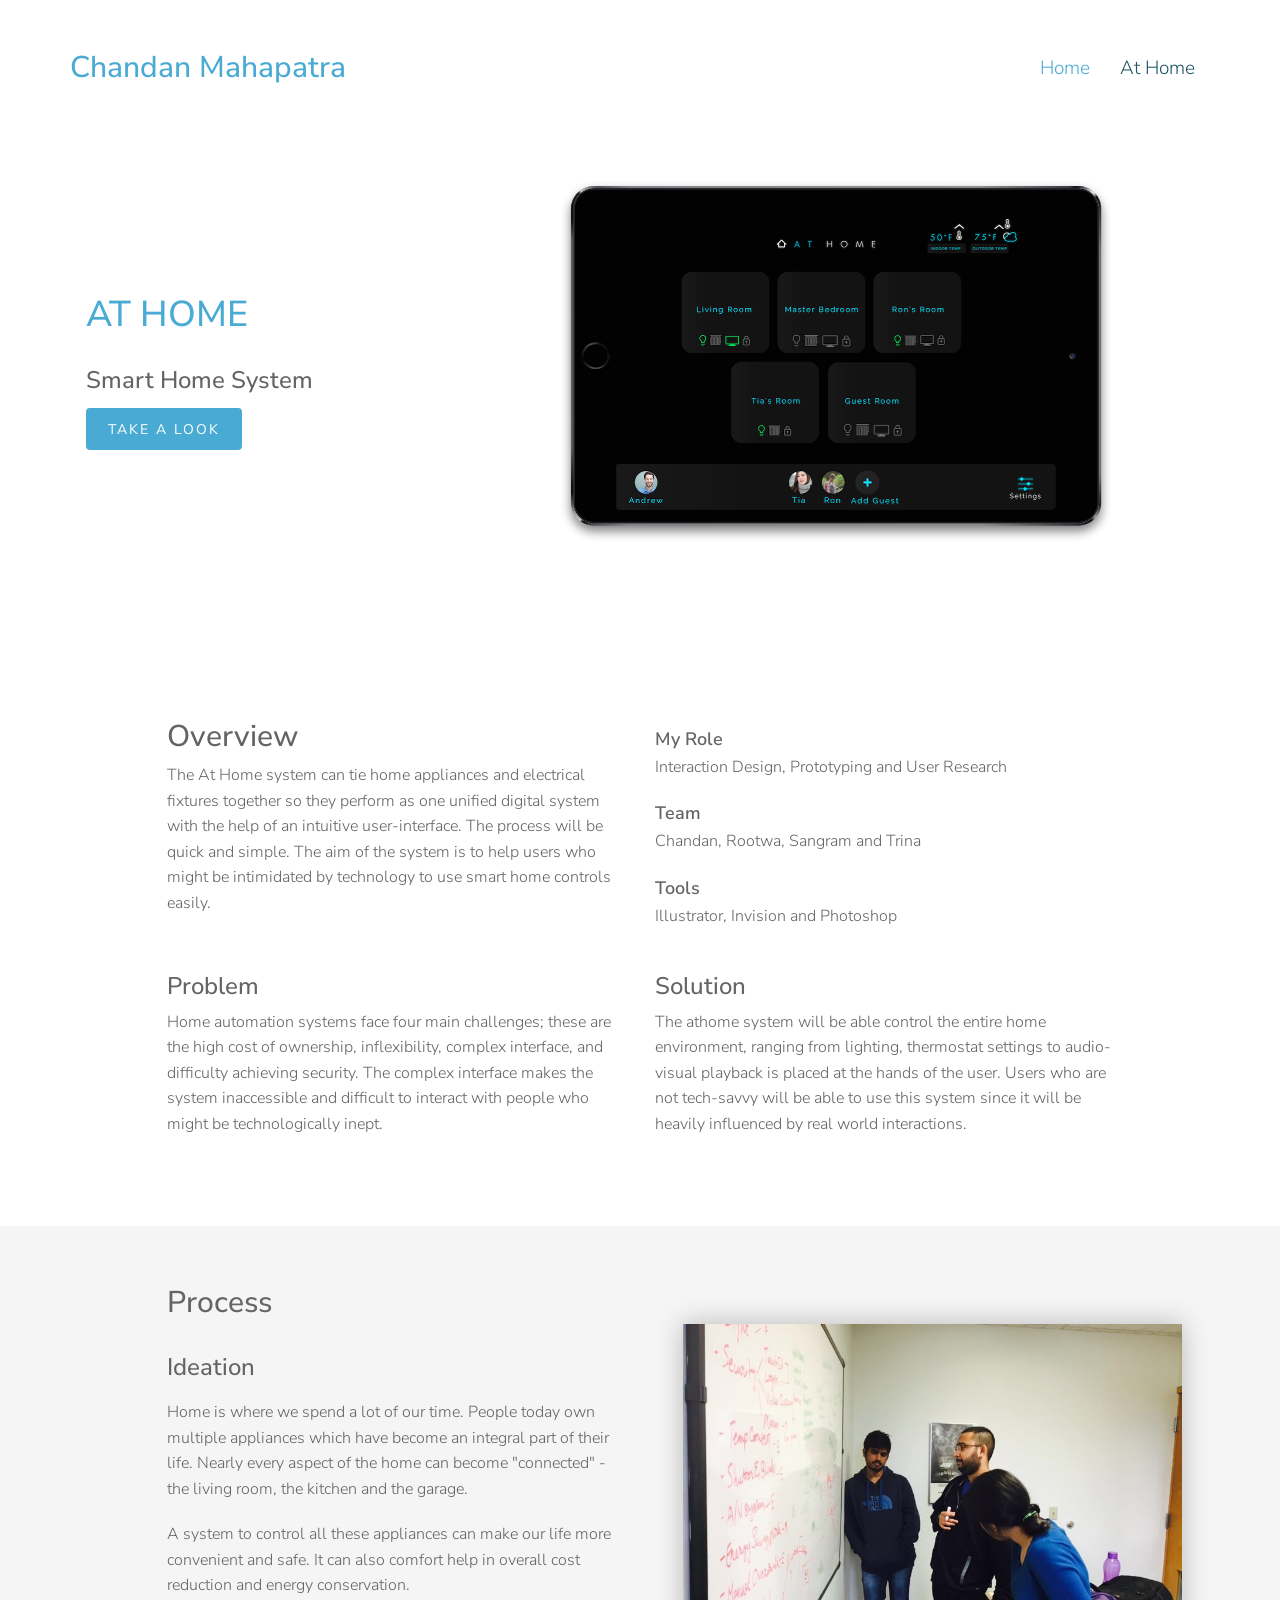
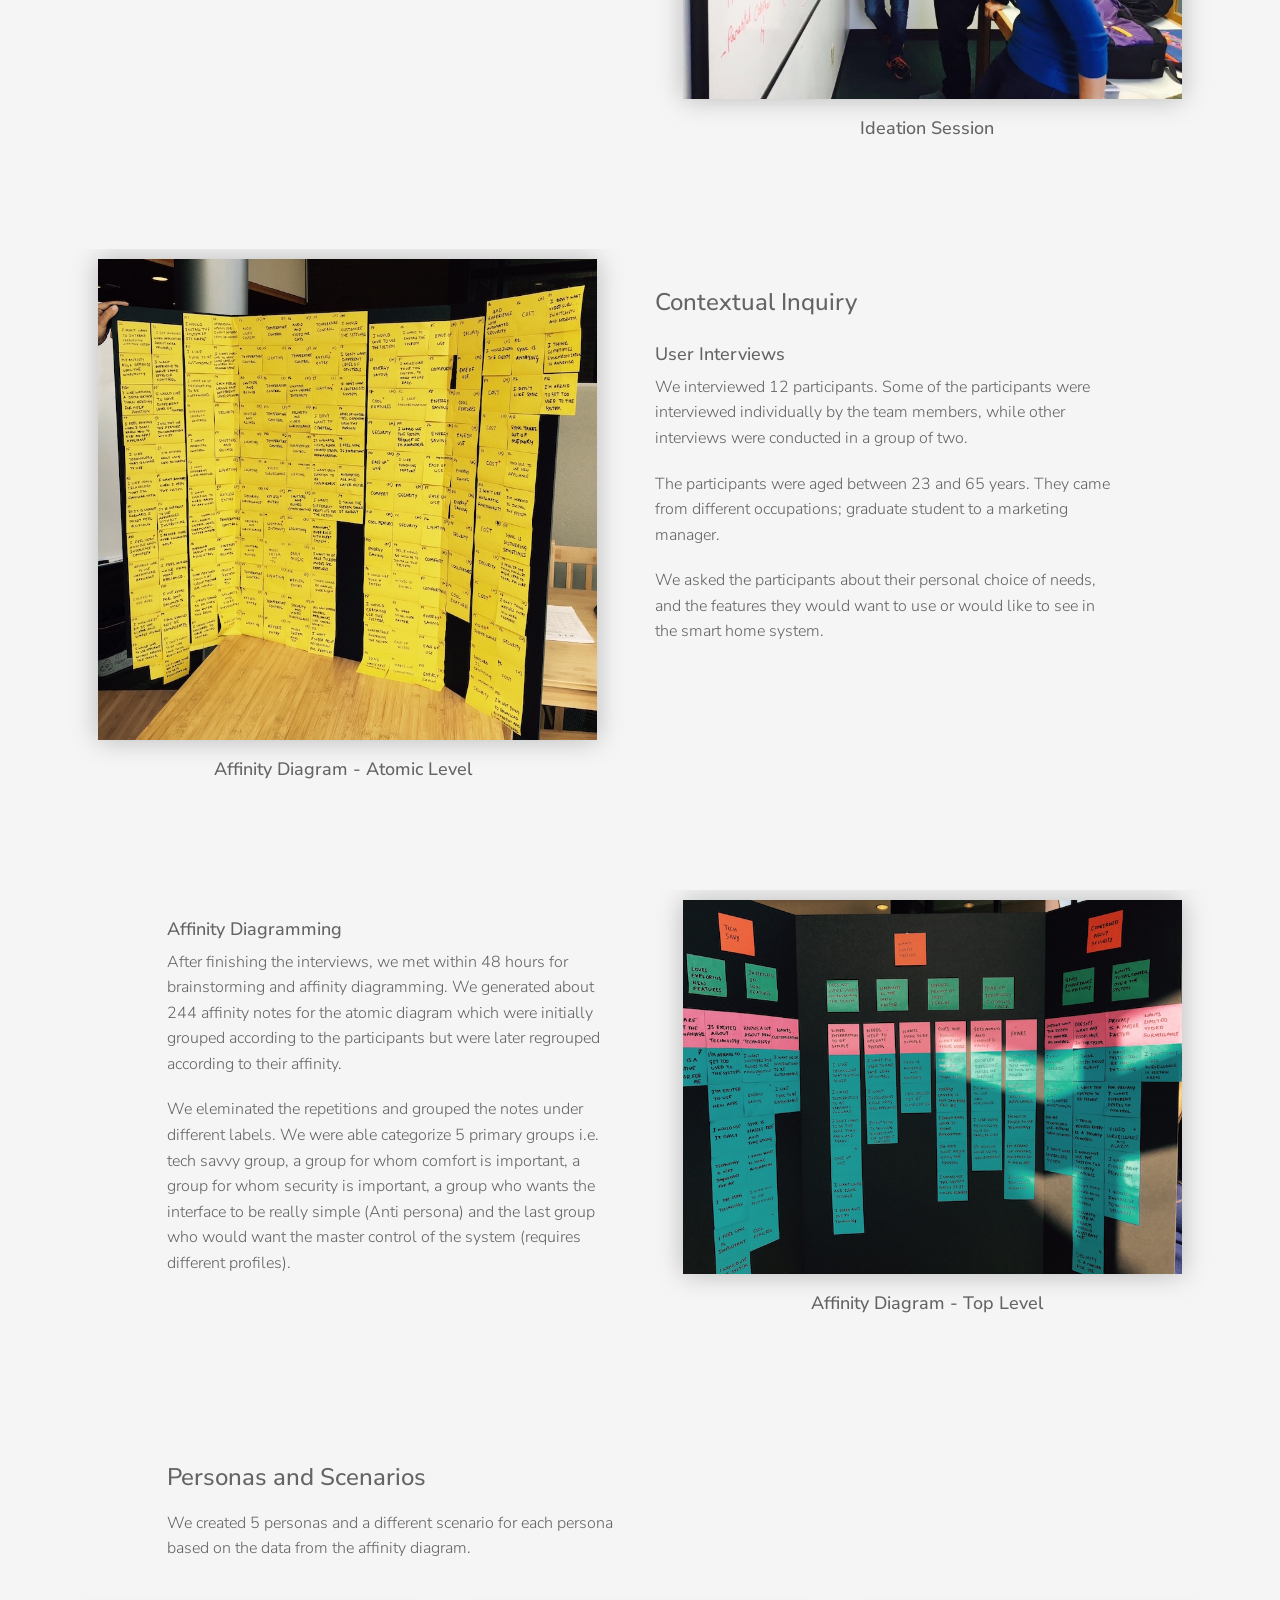
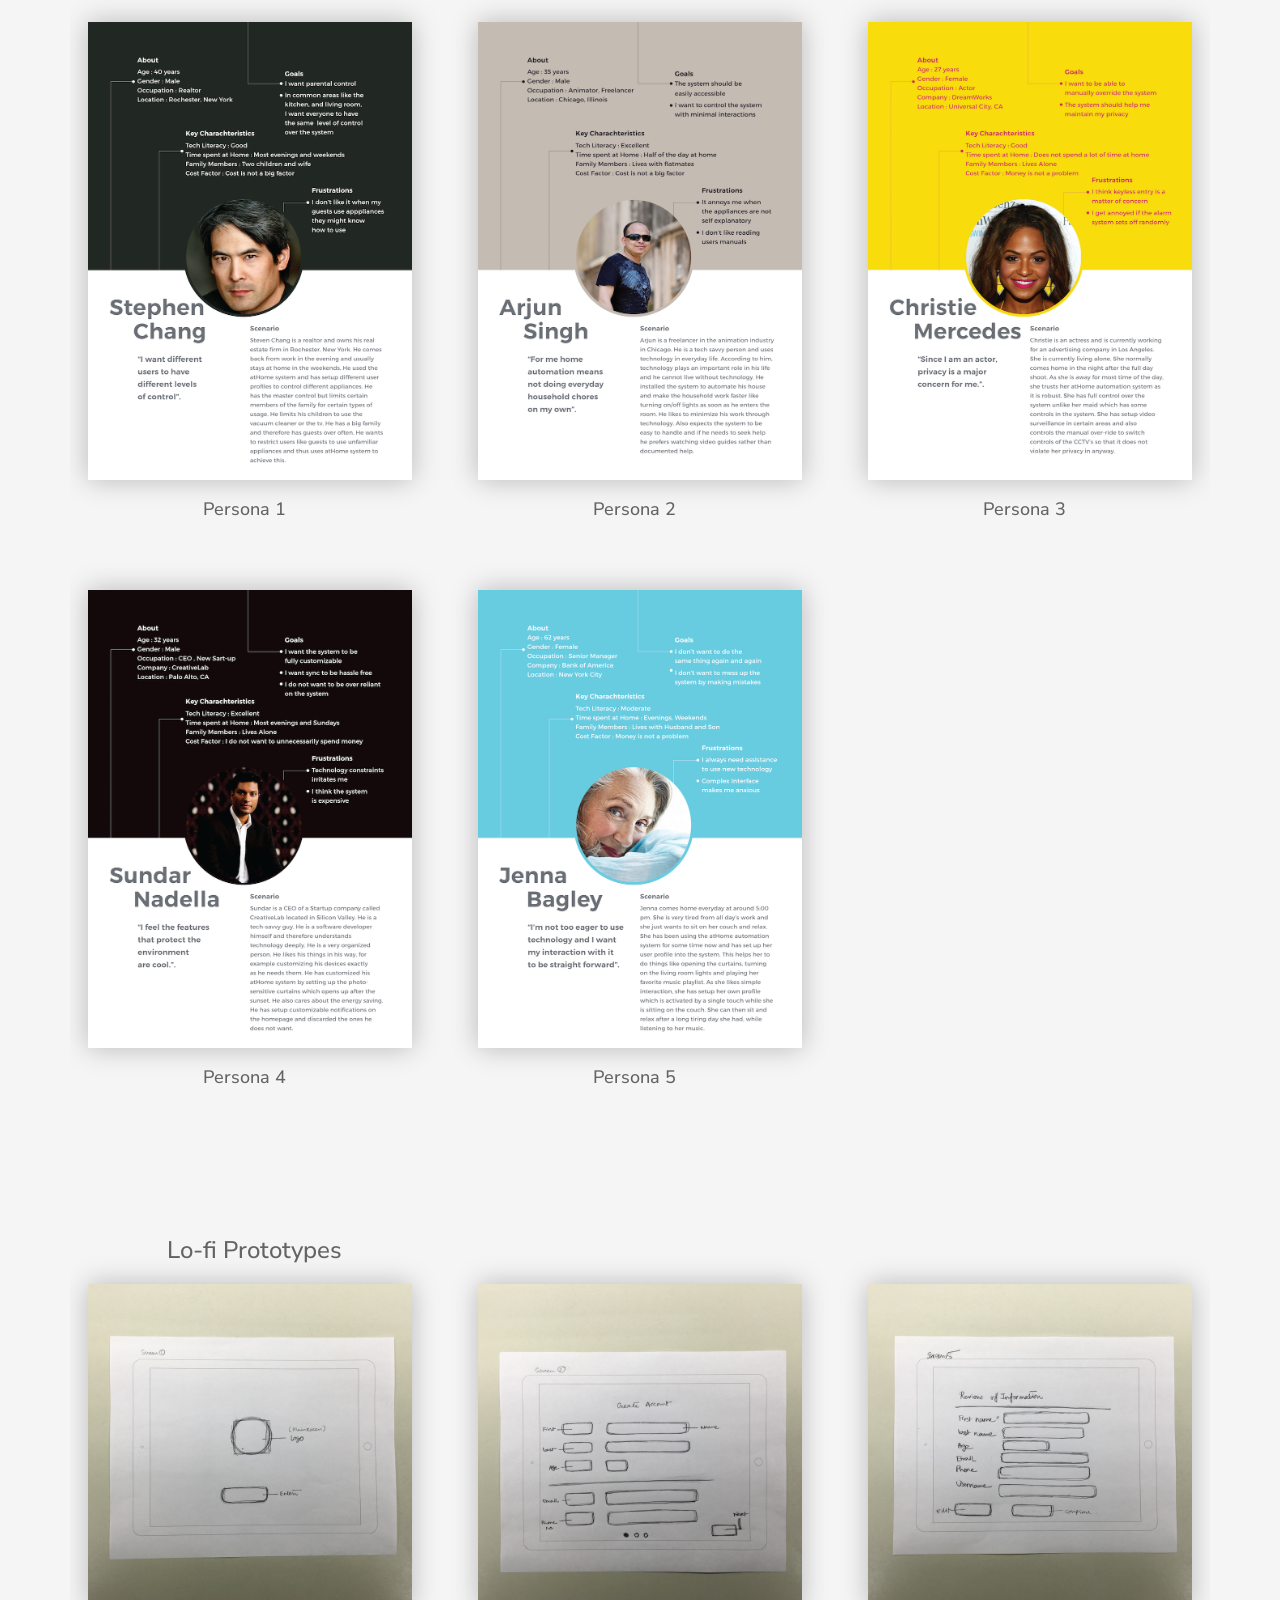
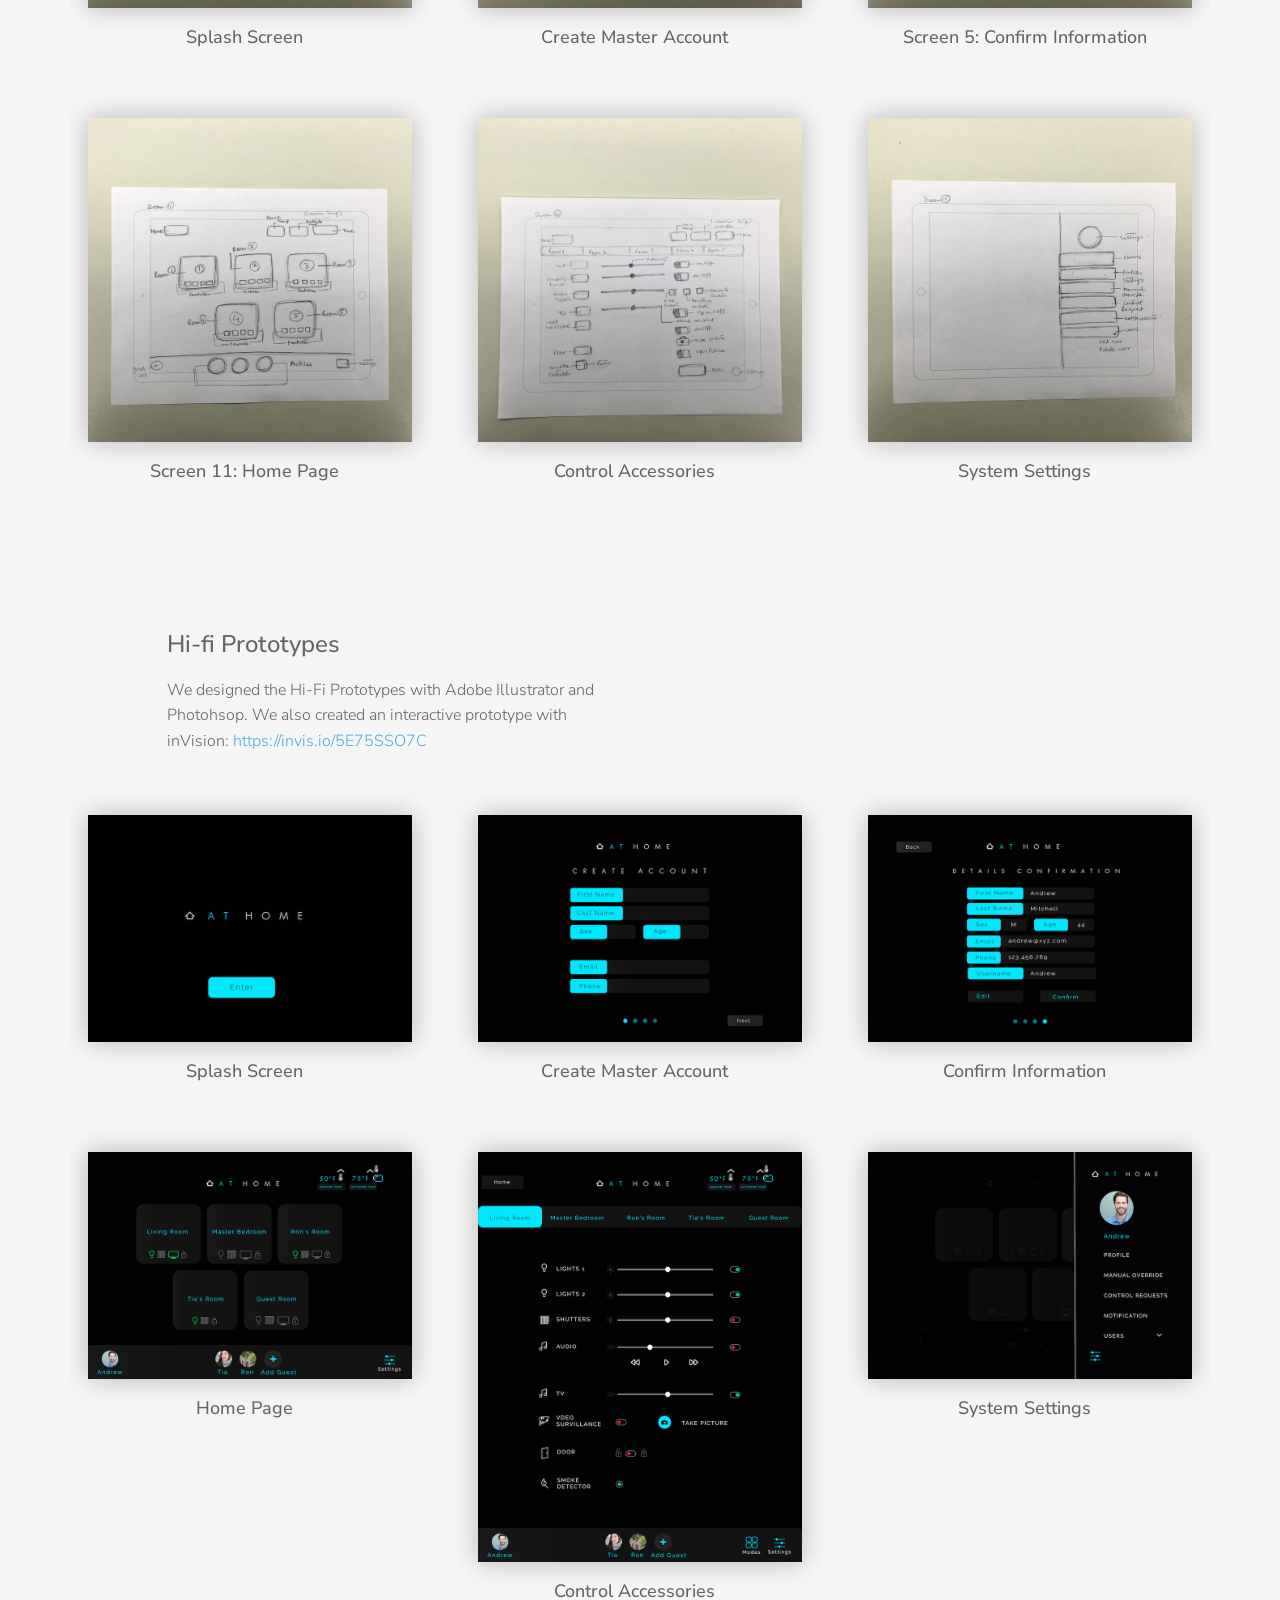
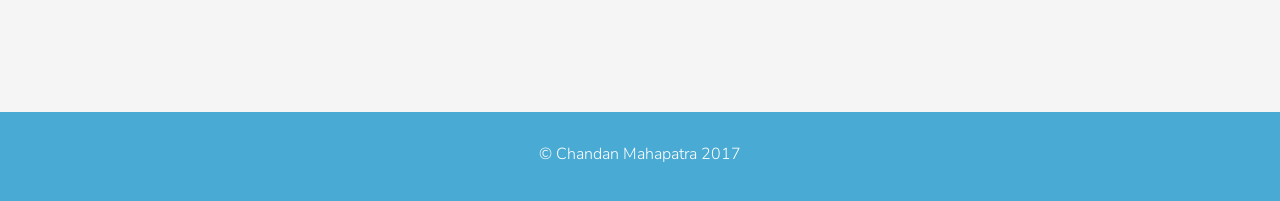
==== athome.html @ ff3f5c66 "First commit" ====
<!DOCTYPE html>
<html lang="en">

    
    
    <!-- I spent way too much time trying to make this website look good by using Bootstrap. If you are reading this and you don't like to code, use a wordpress theme :P --> 
        
    
    
    
<!--[if lt IE 7]>      <html class="no-js lt-ie9 lt-ie8 lt-ie7"> <![endif]-->
<!--[if IE 7]>         <html class="no-js lt-ie9 lt-ie8"> <![endif]-->
<!--[if IE 8]>         <html class="no-js lt-ie9"> <![endif]-->
<!--[if gt IE 8]><!--> <html class="no-js"> <!--<![endif]-->
    
	<head>
              
	<meta charset="utf-8">
	<meta http-equiv="X-UA-Compatible" content="IE=edge">
	<title>Chandan Mahapatra - Portfolio</title>
	<meta name="viewport" content="width=device-width, initial-scale=1">
    <meta name="description" content="Chandan is an user experience designer, currently pursuing his HCI Masters at RIT">
    <meta name="keywords" content="Chandan, Mahapatra, Chandanmahapatra, User, Experience, Designer, User, Interface, Human, Computer, Interaction, Design, RIT, Rochester, Institute, Technology">    
    <meta name="author" content="Chandan Mahapatra">

	<!-- Place favicon.ico and apple-touch-icon.png in the root directory -->
    <link rel="icon" type="image/png" href="favicon.png"> 
        
<link href="https://fonts.googleapis.com/css?family=Nunito+Sans" rel="stylesheet">
 
	
	<!-- Animate.css -->
	<link rel="stylesheet" href="css/animate.css">
	<!-- Magnific Popup -->
	<link rel="stylesheet" href="css/magnific-popup.css">
	<!-- Bootstrap  -->
	<link rel="stylesheet" href="css/bootstrap.css">
    <!-- Font Awesome  -->    
    <link href="font-awesome/css/font-awesome.min.css" rel="stylesheet" type="text/css">    

	<link rel="stylesheet" href="css/style.css">    

	<!-- Modernizr JS -->
	<script src="js/modernizr-2.6.2.min.js"></script>
	<!-- FOR IE9 below -->
	<!--[if lt IE 9]>
	<script src="js/respond.min.js"></script>
	<![endif]-->

	</head>
    
    <body>
        
        
 
    <header role="banner" id="portfolio-header">
			<div class="container">
			    <nav class="navbar navbar-default">
		        <div class="navbar-header">
		        	<!-- Mobile Toggle Menu Button -->
					<a href="#" class="js-portfolio-nav-toggle portfolio-nav-toggle" data-toggle="collapse" data-target="#navbar" aria-expanded="false" aria-controls="navbar"><i></i></a>
		         <a class="navbar-brand" href="index.html">Chandan Mahapatra</a> 
		        </div>
		        <div id="navbar" class="navbar-collapse collapse">
		          <ul class="nav navbar-nav navbar-right">
		            <li><a href="index.html" class="external"><span>Home</span></a></li>
                    <li class="active"><a href="#" data-nav-section="athome"><span>At Home</span></a></li>
		          </ul>
		        </div>
			    </nav>
		  </div>
	</header> 
     
        
   
    <section id="portfolio" data-section="athome">    
    <div id="project-header">
		<div class="container">
            <div class="row">
			<div class="col-md-5 col-sm-5">
				<div class="intro">
					<h1 id="portfolio-logo" class="to-animate"><a href="#overview">At Home</a></h1>
					<h2 class="to-animate">Smart Home System </h2>
					<p>
						<a href="#overview" class="btn btn-primary to-animate">Take a look</a>
					</p>
				</div>
			</div>
			<div class="col-md-6 col-sm-6">
					<img class="img-1 to-animate" src="images/athome/athomemain.png" alt="athome">
			</div>
            </div>
		</div>
	</div>
</section>  

<div id="overview" class="container" data-section="overview">
			<div class="portfolio-overview">
                <div class="row">
				    <div class="col-md-5 col-md-offset-1">
					<div class="portfolio-copy">
						<div class="portfolio-copy-inner">
							<h2>Overview</h2>
                            <p>The At Home system can tie home appliances and electrical fixtures together so they perform as one unified digital system with the help of an intuitive user-interface. The process will be quick and simple. The aim of the system is to help users who might be intimidated by technology to use smart home controls easily.</p>
						</div>
					</div>
				    </div>
                    <div class="col-md-5 other">
							<h4>My Role</h4>
                            <p>Interaction Design, Prototyping and User Research</p>
							<h4>Team</h4>
                            <p>Chandan, Rootwa, Sangram and Trina</p>
							<h4>Tools</h4>
                            <p>Illustrator, Invision and Photoshop</p>
				    </div>
                </div>
                 <div class="row">
                <div class="col-md-5 col-md-offset-1">
					<div class="portfolio-copy">
						<div class="portfolio-copy-inner">
                             <h3>Problem</h3>
                            <p>Home automation systems face four main challenges; these are the high cost of ownership, inflexibility, complex interface, and difficulty achieving security. The complex interface makes the system inaccessible and difficult to interact with people who might be technologically inept. </p>
                </div>
					</div>
				</div>
                 <div class="col-md-5">
					<div class="portfolio-copy">
						<div class="portfolio-copy-inner">
                              <h3>Solution</h3>
                            <p>The athome system will be able control the entire home environment, ranging from lighting, thermostat settings to audio-visual playback is placed at the hands of the user. Users who are not tech-savvy will be able to use this system since it will be heavily influenced by real world interactions.</p>
                </div>
					</div>
				</div> 
                </div>     
        </div>
			<!-- END feature -->
        </div>

           	<div id="main">

		<div class="container">
            
       		<div class="portfolio-feature">
                <div class="row">
				<div class="col-md-11 col-md-offset-1">
					<div class="portfolio-copy">
						<div class="portfolio-copy-inner">
							<h2>Process</h2>
						</div>
					</div>
				</div>
                </div>
                <div class="row">
                <div class="col-md-5 col-md-offset-1">
					<div class="portfolio-copy">
						<div class="portfolio-copy-inner">
				            <h3>Ideation</h3>
                            <p>Home is where we spend a lot of our time. People today own multiple appliances which have become an integral part of their life. Nearly every aspect of the home can become "connected" - the living room, the kitchen and the garage.</p>
                            <p>A system to control all these appliances can make our life more convenient and safe. It can also comfort help in overall cost reduction and energy conservation.</p>
						</div>
					</div>
				</div>
				<div class="col-md-6 process">
                    <div class="portfolio-copy">
						<div class="portfolio-copy-inner">
                            <div class="portfolio-img">
                                <figure class="portfolio-figure  ">
                                    <img class="img-2" src="images/athome/1.jpg" alt=" ">	
                                </figure>
                                <h4>Ideation Session</h4>
                            </div>
                        </div>
                    </div>    
				</div>
                </div>
            </div>    
            
			<!-- END feature -->
            
            
            
       		<div class="portfolio-feature">
                <div class="row">
				<div class="col-md-6">
                    <div class="portfolio-copy">
						<div class="portfolio-copy-inner">
                            <div class="portfolio-img">
                                <figure class="portfolio-figure  ">
                                    <img class="img-2" src="images/athome/3.jpg" alt=" ">	
                                </figure>
                                <h4>Affinity Diagram - Atomic Level</h4>
                            </div>
                        </div>
                    </div>    
				</div>
                  <div class="col-md-5">
					<div class="portfolio-copy">
						<div class="portfolio-copy-inner">
				            <h3>Contextual Inquiry</h3>
                            <h4>User Interviews</h4>
                            <p>We interviewed 12 participants. Some of the participants were interviewed individually by the team members, while other interviews were conducted in a group of two.</p>
                            <p>The participants were aged between 23 and 65 years. They came from different occupations; graduate student to a marketing manager.</p>
                            <p>We asked the participants about their personal choice of needs, and the features they would want to use or would like to see in the smart home system.</p>
						</div>
					</div>
				</div>    
                </div>
            </div>
            
            
            <div class="portfolio-feature">
                <div class="row">    
                    <div class="col-md-5 col-md-offset-1">
                        <div class="portfolio-copy">
						<div class="portfolio-copy-inner">
                            <h4>Affinity Diagramming</h4>
                            <p>After finishing the interviews, we met within 48 hours for brainstorming and affinity diagramming. We generated about 244 affinity notes for the atomic diagram which were initially grouped according to the participants but were later regrouped according to their affinity.</p>
                            <p>We eleminated the repetitions and grouped the notes under different labels. We were able categorize 5 primary groups i.e. tech savvy group, a group for whom comfort is important, a group for whom security is important, a group who wants the interface to be really simple (Anti persona) and the last group who would want the master control of the system (requires different profiles).</p>
                        </div>
                    </div>    
                    </div>
                       <div class="col-md-6">
                        <div class="portfolio-copy">
						<div class="portfolio-copy-inner">
                            <div class="portfolio-img">
                                <figure class="portfolio-figure  ">
                                    <img class="img-2" src="images/athome/4.jpg" alt=" ">
                                </figure>
                                <h4>Affinity Diagram - Top Level</h4>
                            </div>
                        </div>
                    </div>    
                    </div>
                </div>
                </div>
            
            
             <div class="portfolio-feature">
                <div class="row">    
                    <div class="col-md-5 col-md-offset-1">
                        <div class="portfolio-copy">
						<div class="portfolio-copy-inner">
                            <h3>Personas and Scenarios</h3>
                            <p>We created 5 personas and a different scenario for each persona based on the data from the affinity diagram.</p>
                        </div>
                    </div>    
                    </div> 
                    </div>
                 <div class="row persona">
                          <div class="col-md-4">
                        <div class="portfolio-copy">
						<div class="portfolio-copy-inner">
                            <div class="portfolio-img">
                                <figure class="portfolio-figure  ">
                                    <img class="img-2" src="images/athome/14.png" alt=" ">
                                </figure>
                                 <h4>Persona 1</h4>
                            </div>
                        </div>
                    </div>    
                    </div>
                          <div class="col-md-4">
                        <div class="portfolio-copy">
						<div class="portfolio-copy-inner">
                            <div class="portfolio-img">
                                <figure class="portfolio-figure  ">
                                    <img class="img-2" src="images/athome/15.png" alt=" ">
                                </figure>
                                <h4>Persona 2</h4>
                            </div>
                        </div>
                    </div>    
                    </div> 
                          <div class="col-md-4">
                        <div class="portfolio-copy">
						<div class="portfolio-copy-inner">
                            <div class="portfolio-img">
                                <figure class="portfolio-figure  ">
                                    <img class="img-2" src="images/athome/16.png" alt=" ">
                                </figure>
                                 <h4>Persona 3</h4>
                            </div>
                        </div>
                    </div>    
                    </div> 
                    </div> 
                 <div class="row">
                          <div class="col-md-4">
                        <div class="portfolio-copy">
						<div class="portfolio-copy-inner">
                            <div class="portfolio-img">
                                <figure class="portfolio-figure  ">
                                    <img class="img-2" src="images/athome/17.png" alt=" ">
                                </figure>
                                 <h4>Persona 4</h4>
                            </div>
                        </div>
                    </div>    
                    </div>
                          <div class="col-md-4">
                        <div class="portfolio-copy">
						<div class="portfolio-copy-inner">
                            <div class="portfolio-img">
                                <figure class="portfolio-figure  ">
                                    <img class="img-2" src="images/athome/18.png" alt=" ">
                                </figure>
                                <h4>Persona 5</h4>
                            </div>
                        </div>
                    </div>    
                    </div> 
                    </div> 
                </div>
            
            
            <div class="portfolio-feature">
                <div class="row">    
                    <div class="col-md-5 col-md-offset-1">
                        <div class="portfolio-copy">
						<div class="portfolio-copy-inner wireframes">
                            <h3>Lo-fi Prototypes</h3>
                        </div>
                    </div>    
                    </div> 
                    </div>
                    <div class="row">
                          <div class="col-md-4">
                        <div class="portfolio-copy">
						<div class="portfolio-copy-inner">
                            <div class="portfolio-img">
                                <figure class="portfolio-figure  ">
                                    <img class="img-2" src="images/athome/screen1.jpg" alt=" ">
                                </figure>
                                 <h4>Splash Screen</h4>
                            </div>
                        </div>
                    </div>    
                    </div>
                          <div class="col-md-4">
                        <div class="portfolio-copy">
						<div class="portfolio-copy-inner">
                            <div class="portfolio-img">
                                <figure class="portfolio-figure  ">
                                     <img class="img-2" src="images/athome/screen2.jpg" alt=" ">
                                </figure>
                                <h4>Create Master Account</h4>
                            </div>
                        </div>
                    </div>    
                    </div> 
                          <div class="col-md-4">
                        <div class="portfolio-copy">
						<div class="portfolio-copy-inner">
                            <div class="portfolio-img">
                                <figure class="portfolio-figure  ">
                                    <img class="img-2" src="images/athome/screen5.jpg" alt=" ">
                                </figure>
                                 <h4>Screen 5: Confirm Information</h4>
                            </div>
                        </div>
                    </div>    
                    </div> 
                    </div>    
                 <div class="row">
                          <div class="col-md-4">
                        <div class="portfolio-copy">
						<div class="portfolio-copy-inner">
                            <div class="portfolio-img">
                                <figure class="portfolio-figure  ">
                                    <img class="img-2" src="images/athome/screen11.jpg" alt=" ">
                                </figure>
                                <h4>Screen 11: Home Page</h4>
                            </div>
                        </div>
                    </div>    
                    </div> 
                          <div class="col-md-4">
                        <div class="portfolio-copy">
						<div class="portfolio-copy-inner">
                            <div class="portfolio-img">
                                <figure class="portfolio-figure  ">
                                    <img class="img-2" src="images/athome/screen12.jpg" alt=" ">
                                </figure>
                                 <h4>Control Accessories</h4>
                            </div>
                        </div>
                    </div>    
                    </div> 
                          <div class="col-md-4">
                        <div class="portfolio-copy">
						<div class="portfolio-copy-inner">
                            <div class="portfolio-img">
                                <figure class="portfolio-figure  ">
                                    <img class="img-2" src="images/athome/screen15.jpg" alt=" ">
                                </figure>
                                <h4>System Settings</h4>
                            </div>
                        </div>
                    </div>    
                    </div> 
                    </div> 
            </div>
            
            
              <div class="portfolio-feature">
                <div class="row">    
                    <div class="col-md-5 col-md-offset-1">
                        <div class="portfolio-copy">
						<div class="portfolio-copy-inner wireframes">
                            <h3>Hi-fi Prototypes</h3>
                            <p>We designed the Hi-Fi Prototypes with Adobe Illustrator and Photohsop. We also created an interactive prototype with inVision: <a href="https://invis.io/5E75SSO7C">https://invis.io/5E75SSO7C</a></p>
                        </div>
                    </div>    
                    </div> 
                    </div>
                  <div class="row persona">
                          <div class="col-md-4">
                        <div class="portfolio-copy">
						<div class="portfolio-copy-inner">
                            <div class="portfolio-img">
                                <figure class="portfolio-figure  ">
                                    <img class="img-2" src="images/athome/final-file_hci_hifi-01.png" alt=" ">
                                </figure>
                                 <h4>Splash Screen</h4>
                            </div>
                        </div>
                    </div>    
                    </div>
                          <div class="col-md-4">
                        <div class="portfolio-copy">
						<div class="portfolio-copy-inner">
                            <div class="portfolio-img">
                                <figure class="portfolio-figure  ">
                                     <img class="img-2" src="images/athome/final-file_hci_hifi-02.png" alt=" ">
                                </figure>
                                <h4>Create Master Account</h4>
                            </div>
                        </div>
                    </div>    
                    </div> 
                          <div class="col-md-4">
                        <div class="portfolio-copy">
						<div class="portfolio-copy-inner">
                            <div class="portfolio-img">
                                <figure class="portfolio-figure  ">
                                    <img class="img-2" src="images/athome/final-file_hci_hifi-05.png" alt=" ">
                                </figure>
                                 <h4>Confirm Information</h4>
                            </div>
                        </div>
                    </div>    
                    </div> 
                    </div>    
                 <div class="row">
                          <div class="col-md-4">
                        <div class="portfolio-copy">
						<div class="portfolio-copy-inner">
                            <div class="portfolio-img">
                                <figure class="portfolio-figure  ">
                                    <img class="img-2" src="images/athome/final-file_hci_hifi-16.png" alt=" ">
                                </figure>
                                <h4>Home Page</h4>
                            </div>
                        </div>
                    </div>    
                    </div> 
                          <div class="col-md-4">
                        <div class="portfolio-copy">
						<div class="portfolio-copy-inner">
                            <div class="portfolio-img">
                                <figure class="portfolio-figure  ">
                                    <img class="img-2" src="images/athome/final-file_hci_hifi-17.png" alt=" ">
                                </figure>
                                 <h4>Control Accessories</h4>
                            </div>
                        </div>
                    </div>    
                    </div> 
                          <div class="col-md-4">
                        <div class="portfolio-copy">
						<div class="portfolio-copy-inner">
                            <div class="portfolio-img">
                                <figure class="portfolio-figure  ">
                                    <img class="img-2" src="images/athome/final-file_hci_hifi-19.png" alt=" ">
                                </figure>
                                <h4>System Settings</h4>
                            </div>
                        </div>
                    </div>    
                    </div> 
                    </div> 
                    
            </div>
            
            
                </div>
        </div>
                

    <footer>
			<div id="footer">
				<div class="container">
					<div class="row">
						<div class="col-md-6 col-md-offset-3 text-center">
							<p>© Chandan Mahapatra 2017</p>
						</div>
					</div>
				</div>
			</div>
		</footer>    
        
        
    <!-- jQuery -->
	<script src="js/jquery.min.js"></script>
	<!-- jQuery Easing -->
	<script src="js/jquery.easing.1.3.js"></script>
	<!-- Bootstrap -->
	<script src="js/bootstrap.min.js"></script>
	<!-- Waypoints -->
	<script src="js/jquery.waypoints.min.js"></script>
	<!-- Stellar Parallax -->
	<script src="js/jquery.stellar.min.js"></script>
	<!-- Counter -->
	<script src="js/jquery.countTo.js"></script>
	<!-- Magnific Popup -->
	<script src="js/jquery.magnific-popup.min.js"></script>
	<script src="js/magnific-popup-options.js"></script>


	<!-- Main JS (Do not remove) -->
	<script src="js/main.js"></script>

	</body>
    
    
</html>
---- css/style.css ----
body {
  font-family: "Nunito Sans", Arial, sans-serif;
  line-height: 1.6;
  font-size: 16px;
  background: #fff;
  color: #848484;
  font-weight: 300;
  position: relative; 
}

a {
  color: #49AAD4;
  -webkit-transition: 0.5s;
  -o-transition: 0.5s;
  transition: 0.5s;
}
a:hover, a:active, a:focus {
  color: #1E5465;
  outline: none;
  text-decoration: none;
}


p {
  margin-bottom: 1.5em;
  font-size: 16px;
  color: #646464;
  font-family: "Nunito Sans", Arial, sans-serif;
}

 
}

h1, h2, h3, h4, h5, h6 {
  color: #646464;
  font-family: "Nunito Sans", Arial, sans-serif;
  font-weight: 400;
  margin: 0 0 10px 0;
}

#portfolio-header {
  position: absolute;
  z-index: 99;
  width: 100%;
  opacity: 1;
  top: 0;
  margin-top: 40px;
}
@media screen and (max-width: 768px) {
  #portfolio-header {
    margin-top: 0;
    background: #fff;
    -webkit-box-shadow: 0 0 9px 0 rgba(0, 0, 0, 0.1);
    -moz-box-shadow: 0 0 9px 0 rgba(0, 0, 0, 0.1);
    -ms-box-shadow: 0 0 9px 0 rgba(0, 0, 0, 0.1);
    box-shadow: 0 0 9px 0 rgba(0, 0, 0, 0.1);
  }
  #portfolio-header .navbar-brand {
    color: #49AAD4 !important;
  }
  #portfolio-header #navbar li a {
    color: rgba(0, 0, 0, 0.5) !important;
    -webkit-transition: 0.3s;
    -o-transition: 0.3s;
    transition: 0.3s;
  }
  #portfolio-header #navbar li a:hover {
    color: #1E5465 !important;
  }
  #portfolio-header #navbar li a span:before {
    background: transparent !important;
  }
  #portfolio-header #navbar li.active a {
    background: transparent;
    background: none;
    color: #1E5465 !important;
  }
  #portfolio-header #navbar li.active a span:before {
    visibility: visible;
    -webkit-transform: scaleX(1);
    transform: scaleX(1);
  }
}
#portfolio-header .navbar {
  padding-bottom: 0;
  margin-bottom: 0;
}
#portfolio-header #navbar li a {
  color: #49AAD4;
  position: relative;
  font-size: 19px;
  font-weight: 300;
}
#portfolio-header #navbar li a span {
  position: relative;
  display: block;
  padding-bottom: 2px;
}
#portfolio-header #navbar li a span:before {
  content: "";
  position: absolute;
  width: 100%;
  height: 2px;
  bottom: 0;
  left: 0;
  background-color: #1E5465;
  visibility: hidden;
  -webkit-transform: scaleX(0);
  -moz-transform: scaleX(0);
  -ms-transform: scaleX(0);
  -o-transform: scaleX(0);
  transform: scaleX(0);
  -webkit-transition: all 0.3s ease-in-out 0s;
  -moz-transition: all 0.3s ease-in-out 0s;
  -ms-transition: all 0.3s ease-in-out 0s;
  -o-transition: all 0.3s ease-in-out 0s;
  transition: all 0.3s ease-in-out 0s;
}
#portfolio-header #navbar li a:hover {
  color: #1E5465;
}
#portfolio-header #navbar li a:hover span:before {
  visibility: visible;
  -webkit-transform: scaleX(1);
  -moz-transform: scaleX(1);
  -ms-transform: scaleX(1);
  -o-transform: scaleX(1);
  transform: scaleX(1);
}
#portfolio-header #navbar li.active a {
  background: transparent;
  background: none;
  color: #1E5465;
}

#portfolio-header .navbar-brand {
  float: left;
  display: block;
  font-size: 30px;
  font-weight: 500;
  padding-left: 0;
  color: #49AAD4;
}
#portfolio-header.navbar-fixed-top {
  position: fixed !important;
  background: #fff;
  opacity: 0.9;    
  -webkit-box-shadow: 0 0 9px 0 rgba(0, 0, 0, 0.1);
  -moz-box-shadow: 0 0 9px 0 rgba(0, 0, 0, 0.1);
  -ms-box-shadow: 0 0 9px 0 rgba(0, 0, 0, 0.1);
  box-shadow: 0 0 9px 0 rgba(0, 0, 0, 0.1);
  margin-top: 0px;
  top: 0;
}
#portfolio-header.navbar-fixed-top .navbar-brand {
  color: #49AAD4;
}
#portfolio-header.navbar-fixed-top #navbar li a {
  color: #49AAD4;
  -webkit-transition: 0.3s;
  -o-transition: 0.3s;
  transition: 0.3s;
}
#portfolio-header.navbar-fixed-top #navbar li a:hover {
  color: #1E5465;
}
#portfolio-header.navbar-fixed-top #navbar li.active a {
  background: transparent;
  background: none;
  color: #1E5465;
}
#portfolio-header.navbar-fixed-top #navbar li.active a span:before {
  visibility: visible;
  -webkit-transform: scaleX(1);
  transform: scaleX(1);
  background-color: #1E5465;
}
#portfolio-header .navbar-default {
  border: transparent;
  background: transparent;
  -webkit-border-radius: 0px;
  -moz-border-radius: 0px;
  -ms-border-radius: 0px;
  border-radius: 0px;
}
@media screen and (max-width: 768px) {
  #portfolio-header .navbar-default {
    margin-top: 0px;
    padding-right: 0px;
    padding-left: 0px;
  }
}
#portfolio-header .navbar-default .brand-slogan {
  margin: 28px 0 0 15px;
  float: left;
  letter-spacing: 2px;
  color: #adadad;
}
#portfolio-header .navbar-default .brand-slogan em {
  color: #49AAD4;
  font-style: normal;
}
#portfolio-header a {
  -webkit-transition: 0s;
  -o-transition: 0s;
  transition: 0s;
}

#portfolio-home {
  background-color: transparent;
  background-size: cover;
  background-attachment: fixed;
  position: relative;
  width: 100%;
  background-color: #49AAD4;
  color: #fff;
  overflow: hidden;
}
#portfolio-home .gradient {
  position: absolute;
  top: 0;
  bottom: 0;
  left: 0;
  right: 0;
  z-index: 2;
  opacity: 1;
  -webkit-backface-visibility: hidden;
  background-color: rgba(255, 255, 255, 1);
}
#portfolio-home, #portfolio-home .text-wrap {
  height: 720px;
}
#portfolio-home .text-wrap {
  display: table;
  width: 100%;
  position: relative;
  z-index: 4;
  padding-top: 30px;
}
#portfolio-home .text-inner {
  display: table-cell;
  vertical-align: middle;
  text-align: center;
}
#portfolio-home .text-inner a {
  color: white;
  border-bottom: 1px dashed rgba(255, 255, 255, 0.5);
  -webkit-transition: 0.5s;
  -o-transition: 0.5s;
  transition: 0.5s;
}
#portfolio-home .text-inner a:hover, #portfolio-home .text-inner a:active, #portfolio-home .text-inner a:focus {
  text-decoration: none;
  color: white;
  border-bottom: 1px dashed white;
}

.img-size1{
    width: 320px;
    height: 240px;
    margin: auto;
    margin-top: 100px;
}

#portfolio-home .text-inner h1 {
  font-size: 42px;
 font-weight: 600;
  color: #49AAD4;
  -top: 40px;
    padding-top: 50px;
}
#portfolio-home .text-inner h2 {
  font-size: 20px;
  line-height: 38px;
  font-weight: 400;
  color: rgba(90, 90, 90, 0.9);
}

.portfolio-heading {
  margin-bottom: 3em;
}

.portfolio-heading.portfolio-heading-sm {
  margin-bottom: 2em;
}

.portfolio-heading h2 {
  font-size: 40px;
  line-height: 1.5;
  font-weight: 400;
  color: #646464;
    
}
.portfolio-heading p {
  font-size: 18px;
  line-height: 1.5;
  color: #828282;
}


.img-size{
    width: 148px;
    height: 148px;
    margin: auto;
    margin-bottom: 20px;
}


#portfolio-about-section{
     background-color: rgba(245, 245, 245, 1);
}

#portfolio-services, #portfolio-contact, #portfolio-about,#portfolio-about-section, #portfolio-project {
  padding: 4em 2em;
}
@media screen and (max-width: 768px) {
  #portfolio-services, #portfolio-contact, #portfolio-about, #portfolio-about-section, #portfolio-project {
    padding: 3em 1em;
  }
}


#portfolio-project .portfolio-project {
  margin-bottom: 30px;
}
#portfolio-project .portfolio-project > a {
  display: block;
  color: #000;
  position: relative;
  bottom: 0;
  overflow: hidden;
  -webkit-transition: 0.5s;
  -o-transition: 0.5s;
  transition: 0.5s;
}
#portfolio-project .portfolio-project > a img {
  position: relative;
  -webkit-transition: 0.5s;
  -o-transition: 0.5s;
  transition: 0.5s;
}
#portfolio-project .portfolio-project > a:after {
  opacity: 0;
  visibility: hidden;
  content: "";
  position: absolute;
  bottom: 0;
  left: 0;
  right: 0;
  top: 0;
  -webkit-box-shadow: inset 0px -34px 98px 8px rgba(0, 0, 0, 0.75);
  -moz-box-shadow: inset 0px -34px 98px 8px rgba(0, 0, 0, 0.75);
  -ms-box-shadow: inset 0px -34px 98px 8px rgba(0, 0, 0, 0.75);
  -o-box-shadow: inset 0px -34px 98px 8px rgba(0, 0, 0, 0.75);
  box-shadow: inset 0px -34px 98px 8px rgba(0, 0, 0, 0.75);
  z-index: 8;
  -webkit-transition: 0.5s;
  -o-transition: 0.5s;
  transition: 0.5s;
}
#portfolio-project .portfolio-project > a h3, #portfolio-project .portfolio-project > a span {
  z-index: 12;
  position: absolute;
  right: 20px;
  left: 20px;
  bottom: 50px;
  color: #fff;
  margin: 0;
  padding: 0;
  opacity: 1;
  font-size: 30px;
  font-weight: 300;
  visibility: visible;
  -webkit-transition: 0.3s;
  -o-transition: 0.3s;
  transition: 0.3s;
}
#portfolio-project .portfolio-project > a span {
  font-size: 14px;
  bottom: 20px;
}
#portfolio-project .portfolio-project > a:hover {
  -webkit-box-shadow: 0px 18px 71px -10px rgba(0, 0, 0, 0.75);
  -moz-box-shadow: 0px 18px 71px -10px rgba(0, 0, 0, 0.75);
  box-shadow: 0px 18px 71px -10px rgba(0, 0, 0, 0.75);
}
#portfolio-project .portfolio-project > a:hover:after {
  opacity: 1;
  visibility: visible;
}
@media screen and (max-width: 768px) {
  #portfolio-project .portfolio-project > a:hover:after {
    opacity: 0;
    visibility: hidden;
  }
}
#portfolio-project .portfolio-project > a:hover h3, #portfolio-project .portfolio-project > a:hover span {
  opacity: 1;
  bottom: 55px;
}
#portfolio-project .portfolio-project > a:hover span {
  bottom: 15px;
}
#portfolio-project .portfolio-project > a:hover img {
  -webkit-transform: scale(1.1);
  -moz-transform: scale(1.1);
  -o-transform: scale(1.1);
  transform: scale(1.1);
}
@media screen and (max-width: 768px) {
  #portfolio-project .portfolio-project > a:hover img {
    -webkit-transform: scale(1);
    -moz-transform: scale(1);
    -o-transform: scale(1);
    transform: scale(1);
  }
}

#portfolio-services {
  overflow: hidden;
  position: relative;
  color: rgba(255, 255, 255, 0.7);
  background-color: rgba(245, 245, 245, 1);
}

#portfolio-services .portfolio-service {
  padding-right: 30px;
}
#portfolio-services h3 {
  font-size: 22px;
  color: #49AAD4;
}
#portfolio-services .icon {
  font-size: 50px;
  margin-bottom: 30px;
  display: -moz-inline-stack;
  display: inline-block;
  zoom: 1;
  *display: inline;
}
#portfolio-services .icon:before {
  color: #49AAD4;
}

.icon-size {
    width: 64px;
    height: 64px;
    margin-bottom: 20px;
}

#portfolio-contact {
  padding-bottom: 0;
}

#portfolio-contact p{
    margin-top: 30px;
    color: #646464;
}

#portfolio-contact .portfolio-contact-info {
  padding: 0;
  margin: 0 0 1.5em 0;
}
#portfolio-contact .portfolio-contact-info li {
  position: relative;
  padding: 0;
  margin: 0 0 1.5em 0;
  padding-left: 50px;
  list-style: none;
}
#portfolio-contact .portfolio-contact-info li i {
  position: absolute;
  top: .2em;
  left: 0;
}


.resume {
    margin-top: 50px;
}


.btn-default {
    border: 1px solid #dd4b39;
    color: #dd4b39;
    background-color: transparent;
}

.btn-default:hover,
.btn-default:focus {
    border: 1px solid #EEFFFF;
    color: #EEFFFF;
    background-color: #dd4b39;
}


.btn-default1 {
    border: 1px solid #00aced;
    color: #00aced;
    background-color: transparent;
}

.btn-default1:hover,
.btn-default1:focus {
    border: 1px solid #EEFFFF;
    color: #EEFFFF;
    background-color: #00aced;
}

.btn-default2 {
    border: 1px solid #1769FF;
    color: #1769FF;
    background-color: transparent;
}

.btn-default2:hover,
.btn-default2:focus {
    border: 1px solid #EEFFFF;
    color: #EEFFFF;
    background-color: #1769FF;
}

.btn-default3 {
    border: 1px solid #0077B5;
    color: #0077B5;
    background-color: transparent;
}

.btn-default3:hover,
.btn-default3:focus {
    border: 1px solid #EEFFFF;
    color: #EEFFFF;
    background-color: #0077B5;
}

ul.banner-social-buttons {
    margin-top: 20px;
}

@media(max-width:1199px) {
    ul.banner-social-buttons {
        margin-top: 15px;
    }
}

@media(max-width:767px) {
    ul.banner-social-buttons li {
        display: block;
        margin-bottom: 20px;
        padding: 0;
    }

    ul.banner-social-buttons li:last-child {
        margin-bottom: 0;
    }
}

#footer {
  background: #49AAD4;
  padding: 30px 0 10px;
}
#footer p {
  color: #fff;
  font-size: 16px;
}
#footer p a {
  color: rgba(255, 255, 255, 0.5);
}
#footer p a:hover, #footer p a:active, #footer p a:focus {
  color: rgba(255, 255, 255, 0.9) !important;
}

.btn {
  -webkit-transition: 0.5s;
  -o-transition: 0.5s;
  transition: 0.5s;
}
.btn:hover, .btn:active, .btn:focus {
  outline: none;
}

.btn {
  -webkit-transition: 0.3s;
  -o-transition: 0.3s;
  transition: 0.3s;
}

.portfolio-nav-toggle {
  width: 25px;
  height: 25px;
  cursor: pointer;
  text-decoration: none;
}
.portfolio-nav-toggle.active i::before, .portfolio-nav-toggle.active i::after {
  background: #49AAD4;
}
.portfolio-nav-toggle:hover, .portfolio-nav-toggle:focus, .portfolio-nav-toggle:active {
  outline: none;
  border-bottom: none !important;
}
.portfolio-nav-toggle i {
  position: relative;
  display: -moz-inline-stack;
  display: inline-block;
  zoom: 1;
  *display: inline;
  width: 25px;
  height: 3px;
  color: #49AAD4;
  font: bold 14px/.4 Helvetica;
  text-transform: uppercase;
  text-indent: -55px;
  background: #49AAD4;
  transition: all .2s ease-out;
}
.portfolio-nav-toggle i::before, .portfolio-nav-toggle i::after {
  content: '';
  width: 25px;
  height: 3px;
  background: #49AAD4;
  position: absolute;
  left: 0;
  -webkit-transition: 0.2s;
  -o-transition: 0.2s;
  transition: 0.2s;
}

.portfolio-nav-toggle i::before {
  top: -7px;
}

.portfolio-nav-toggle i::after {
  bottom: -7px;
}

.portfolio-nav-toggle:hover i::before {
  top: -10px;
}

.portfolio-nav-toggle:hover i::after {
  bottom: -10px;
}

.portfolio-nav-toggle.active i {
  background: transparent;
}

.portfolio-nav-toggle.active i::before {
  top: 0;
  -webkit-transform: rotateZ(45deg);
  -moz-transform: rotateZ(45deg);
  -ms-transform: rotateZ(45deg);
  -o-transform: rotateZ(45deg);
  transform: rotateZ(45deg);
}

.portfolio-nav-toggle.active i::after {
  bottom: 0;
  -webkit-transform: rotateZ(-45deg);
  -moz-transform: rotateZ(-45deg);
  -ms-transform: rotateZ(-45deg);
  -o-transform: rotateZ(-45deg);
  transform: rotateZ(-45deg);
}

.portfolio-nav-toggle {
  position: absolute;
  top: 2px;
  right: 0px;
  z-index: 21;
  padding: 6px 0 0 0;
  display: block;
  margin: 0 auto;
  display: none;
  height: 44px;
  width: 25px;
  border-bottom: none !important;
}
@media screen and (max-width: 768px) {
  .portfolio-nav-toggle {
    display: block;
  }
}

.btn {
  text-transform: uppercase;
  letter-spacing: 2px;
  -webkit-transition: 0.3s;
  -o-transition: 0.3s;
  transition: 0.3s;
}
.btn.btn-primary {
  background: #49AAD4;
  color: #fff;
  border: none !important;
  border: 2px solid transparent !important;
}
.btn.btn-primary:hover, .btn.btn-primary:active, .btn.btn-primary:focus {
  box-shadow: none;
  background: #49AAD4;
}
.btn:hover, .btn:active, .btn:focus {
  background: #393e46 !important;
  color: #fff;
  outline: none !important;
}
.btn.btn-default:hover, .btn.btn-default:focus, .btn.btn-default:active {
  border-color: transparent;
}


.mfp-with-zoom .mfp-container,
.mfp-with-zoom.mfp-bg {
  opacity: 0;
  -webkit-backface-visibility: hidden;
  /* ideally, transition speed should match zoom duration */
  -webkit-transition: all 0.3s ease-out;
  -moz-transition: all 0.3s ease-out;
  -o-transition: all 0.3s ease-out;
  transition: all 0.3s ease-out;
}

.mfp-with-zoom.mfp-ready .mfp-container {
  opacity: 1;
}

.mfp-with-zoom.mfp-ready.mfp-bg {
  opacity: 0.8;
}

.mfp-with-zoom.mfp-removing .mfp-container,
.mfp-with-zoom.mfp-removing.mfp-bg {
  opacity: 0;
}

.js .to-animate,
.js .to-animate-2,
.js .single-animate {
  opacity: 0;
}

@media screen and (max-width: 480px) {
  .col-xxs-12 {
    float: none;
    width: 100%;
  }
}

.row-bottom-padded-lg {
  padding-bottom: 7em;
}
@media screen and (max-width: 768px) {
  .row-bottom-padded-lg {
    padding-bottom: 2em;
  }
}

.row-bottom-padded-md {
  padding-bottom: 4em;
}
@media screen and (max-width: 768px) {
  .row-bottom-padded-md {
    padding-bottom: 2em;
  }
}

.row-bottom-padded-sm {
  padding-bottom: 2em;
}
@media screen and (max-width: 768px) {
  .row-bottom-padded-sm {
    padding-bottom: 2em;
  }
}

.portfolio-animated {
  -webkit-animation-duration: .3s;
  animation-duration: .3s;
  -webkit-animation-fill-mode: both;
  animation-fill-mode: both;
}


/* Project Page */


#project-header {
  background: #FFF;
  height: 600px;
  margin-bottom: 30px;
}
@media screen and (max-width: 768px) {
  #project-header {
    height: 500px;
  }
}
#project-header .intro {
  margin-top: 18em;
  margin-left: 1em;
}
@media screen and (max-width: 768px) {
  #project-header .intro {
    margin-top: 7em;
  }
}
#project-header .intro #portfolio-logo {
  text-transform: uppercase;
  color: #fff;
  margin-bottom: 10px;
  line-height: 1.5;
}
#project-header .intro #portfolio-logo a {
  border-bottom: none !important;
}
#project-header .intro h2 {
  font-size: 24px;
  line-height: 1.5;
 color: #646464;
}


#project-header .intro .btn {
  border-bottom: none !important;
}


.img-1 {
    margin-top: 10em;
    max-width: 100%;
}

.img-project {
    margin-top: 12em;
    margin-left: 6em;
    max-width: 55%;
}

.img-np {
    margin-top: 10em;
    max-width: 70%;
}

#project-header .portfolio-intro-img {
 margin-top: 10em;
 margin-left: 2em;
 margin-bottom: 2em;    
}

#project-header .portfolio-intro-img img {
  max-width: 70%;
  -webkit-box-shadow: 0px 0px 25px 0px rgba(0, 0, 0, 0.25);
  -moz-box-shadow: 0px 0px 25px 0px rgba(0, 0, 0, 0.25);
  box-shadow: 0px 0px 25px 0px rgba(0, 0, 0, 0.25);
}


.portfolio-overview {
  margin-bottom: 2em;
  padding-bottom: 2em;
        margin-top: 40px;
  padding-top: 30px;
    color: #646464;
}
@media screen and (max-width: 992px) {
  .portfolio-overview {
    height: inherit !important;
  }
}


#main {
    background-color: rgba(245, 245, 245, 1);
    padding-top: 40px;
    padding-left: 20px;
    padding-right: 20px;
    clear: both;
}
@media screen and (max-width: 480px) {
  #main {
    margin-top: 4em;
    padding-top: 20px;
    padding-left: 5px;
    padding-right: 5px;
  }
}

.portfolio-feature {
  overflow: hidden;
  margin-bottom: 30px;
  padding-bottom: 10px;    
  padding-top: 10px;
}
.portfolio-feature.last-feature {
  border-bottom: none;
}
@media screen and (max-width: 992px) {
  .portfolio-feature {
    overflow: hidden;
    height: inherit !important;
  }
}

.portfolio-feature ul{
    padding-left: 20px;
}

.portfolio-feature li{
    padding: 5px;
}

.other {
    margin-top: 20px;
}


.other h4 { 
  position: relative;
  margin: 10px 0px 5px 0px;
    color: #646464;
    font-weight: 600;
}



.portfolio-feature .portfolio-copy > .portfolio-copy-inner h2 { 
  position: relative;
  margin: 10px 0px 5px 0px;
color: #646464;
}

.portfolio-feature .portfolio-copy > .portfolio-copy-inner h3 { 
  position: relative;
  padding-bottom: 10px;
  margin: 30px 0px 10px 0px;
    color: #646464;
}

.portfolio-feature .portfolio-copy > .portfolio-copy-inner h4 { 
  position: relative;
  margin: 20px 10px 10px 0px;
    color: #646464;
}

.portfolio-feature .portfolio-copy > .portfolio-copy-inner p { 
  position: relative;
  margin: 10px 0 20px 0px;
}


.img-w img{
    width: 100%;
      -webkit-box-shadow: 0px 0px 25px 0px rgba(0, 0, 0, 0.25);
  -moz-box-shadow: 0px 0px 25px 0px rgba(0, 0, 0, 0.25);
  box-shadow: 0px 0px 25px 0px rgba(0, 0, 0, 0.25);
    position: relative;
  bottom: -12em;
}


.portfolio-img {
  text-align: center;
  margin-bottom: 70px ;
}

.portfolio-img img{
  max-width: 90%; 
  -webkit-box-shadow: 0px 0px 25px 0px rgba(0, 0, 0, 0.25);
  -moz-box-shadow: 0px 0px 25px 0px rgba(0, 0, 0, 0.25);
  box-shadow: 0px 0px 25px 0px rgba(0, 0, 0, 0.25);
}

.project-img {
  text-align: center;
  margin-bottom: 70px ;
    margin-top: 70px;
}

.project-img img{
  max-width: 80%; 
  -webkit-box-shadow: 0px 0px 25px 0px rgba(0, 0, 0, 0.25);
  -moz-box-shadow: 0px 0px 25px 0px rgba(0, 0, 0, 0.25);
  box-shadow: 0px 0px 25px 0px rgba(0, 0, 0, 0.25);
}

.portfolio-img-np {
    text-align: center;
  margin-bottom: 30px ;
    margin-top: 20px;
}

.portfolio-img-np img {
      max-width: 70%; 
  -webkit-box-shadow: 0px 0px 25px 0px rgba(0, 0, 0, 0.25);
  -moz-box-shadow: 0px 0px 25px 0px rgba(0, 0, 0, 0.25);
  box-shadow: 0px 0px 25px 0px rgba(0, 0, 0, 0.25);
}


.project-video{
    margin: 20px;
    margin-top: 30px;
    text-align: center;
}

.project-video iframe {
    width: 100%;
    height: 315px;
}

.persona{
    margin-top: 40px;
}
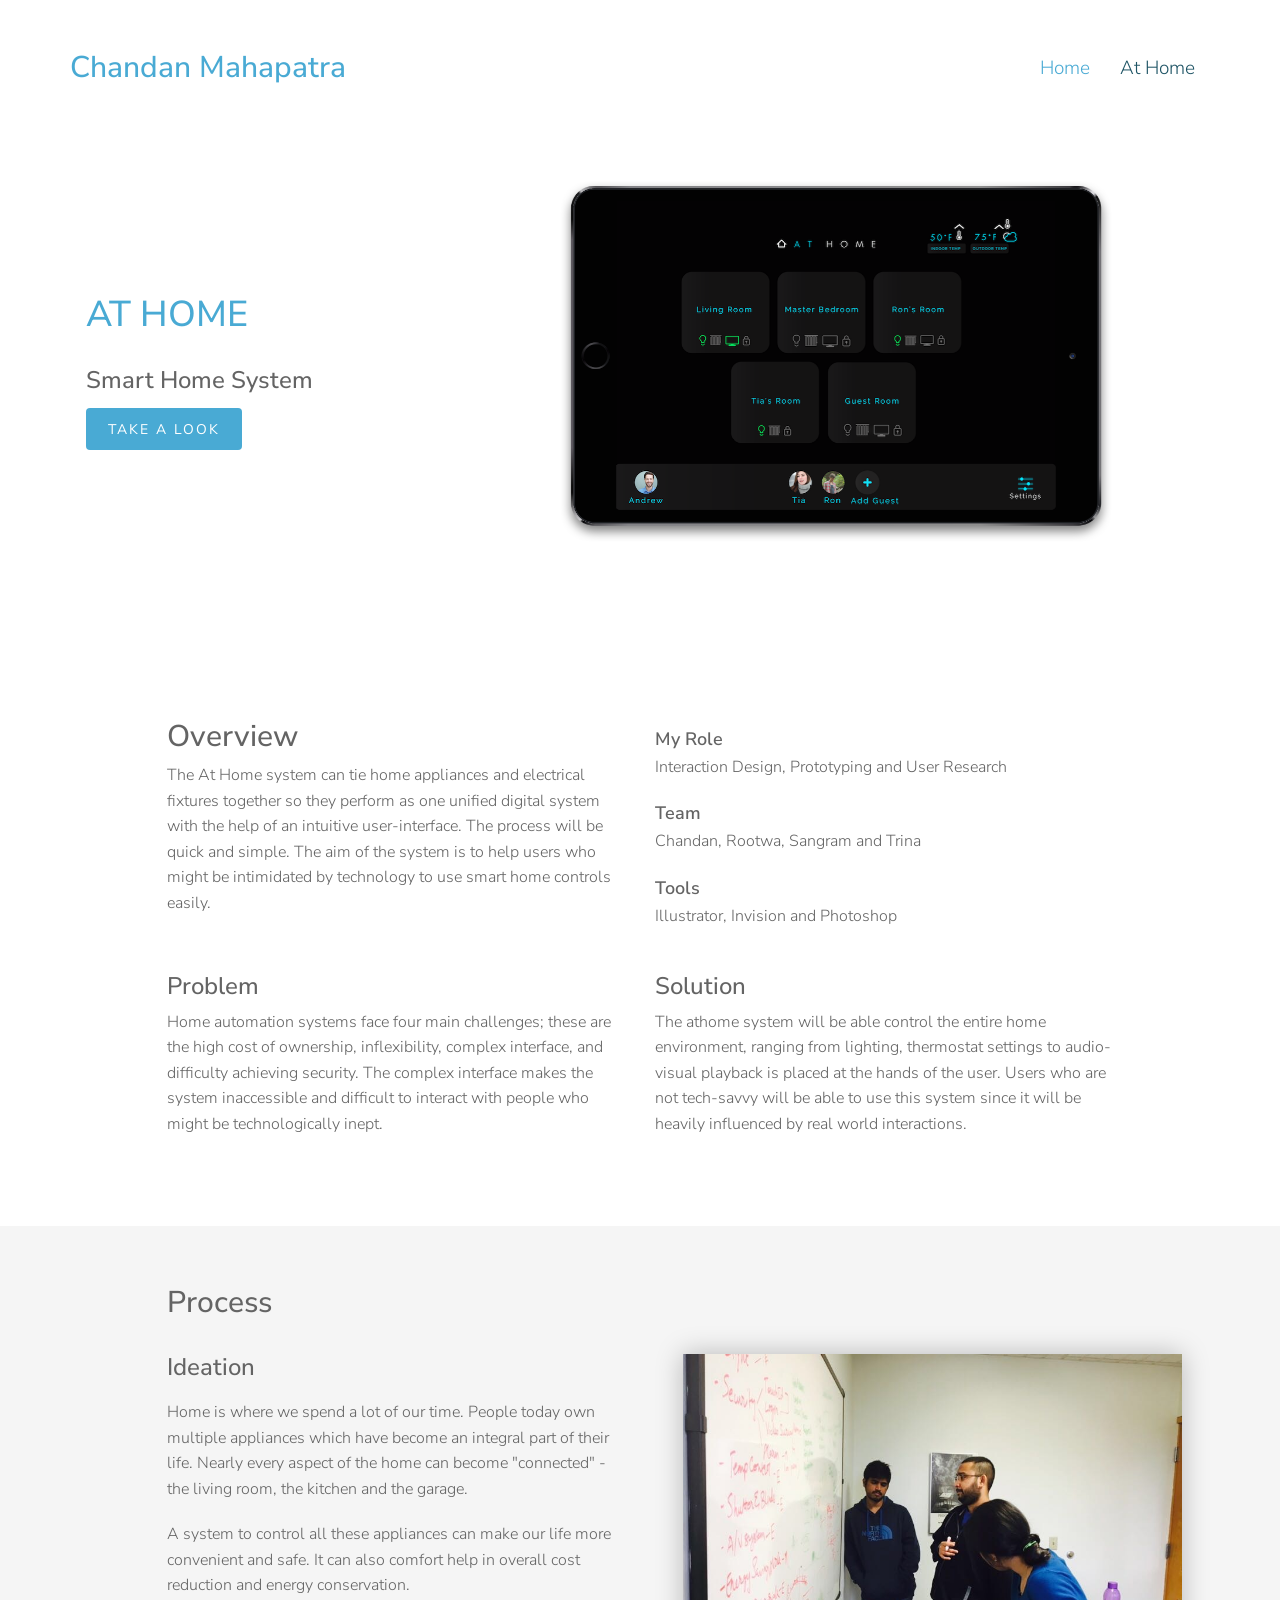
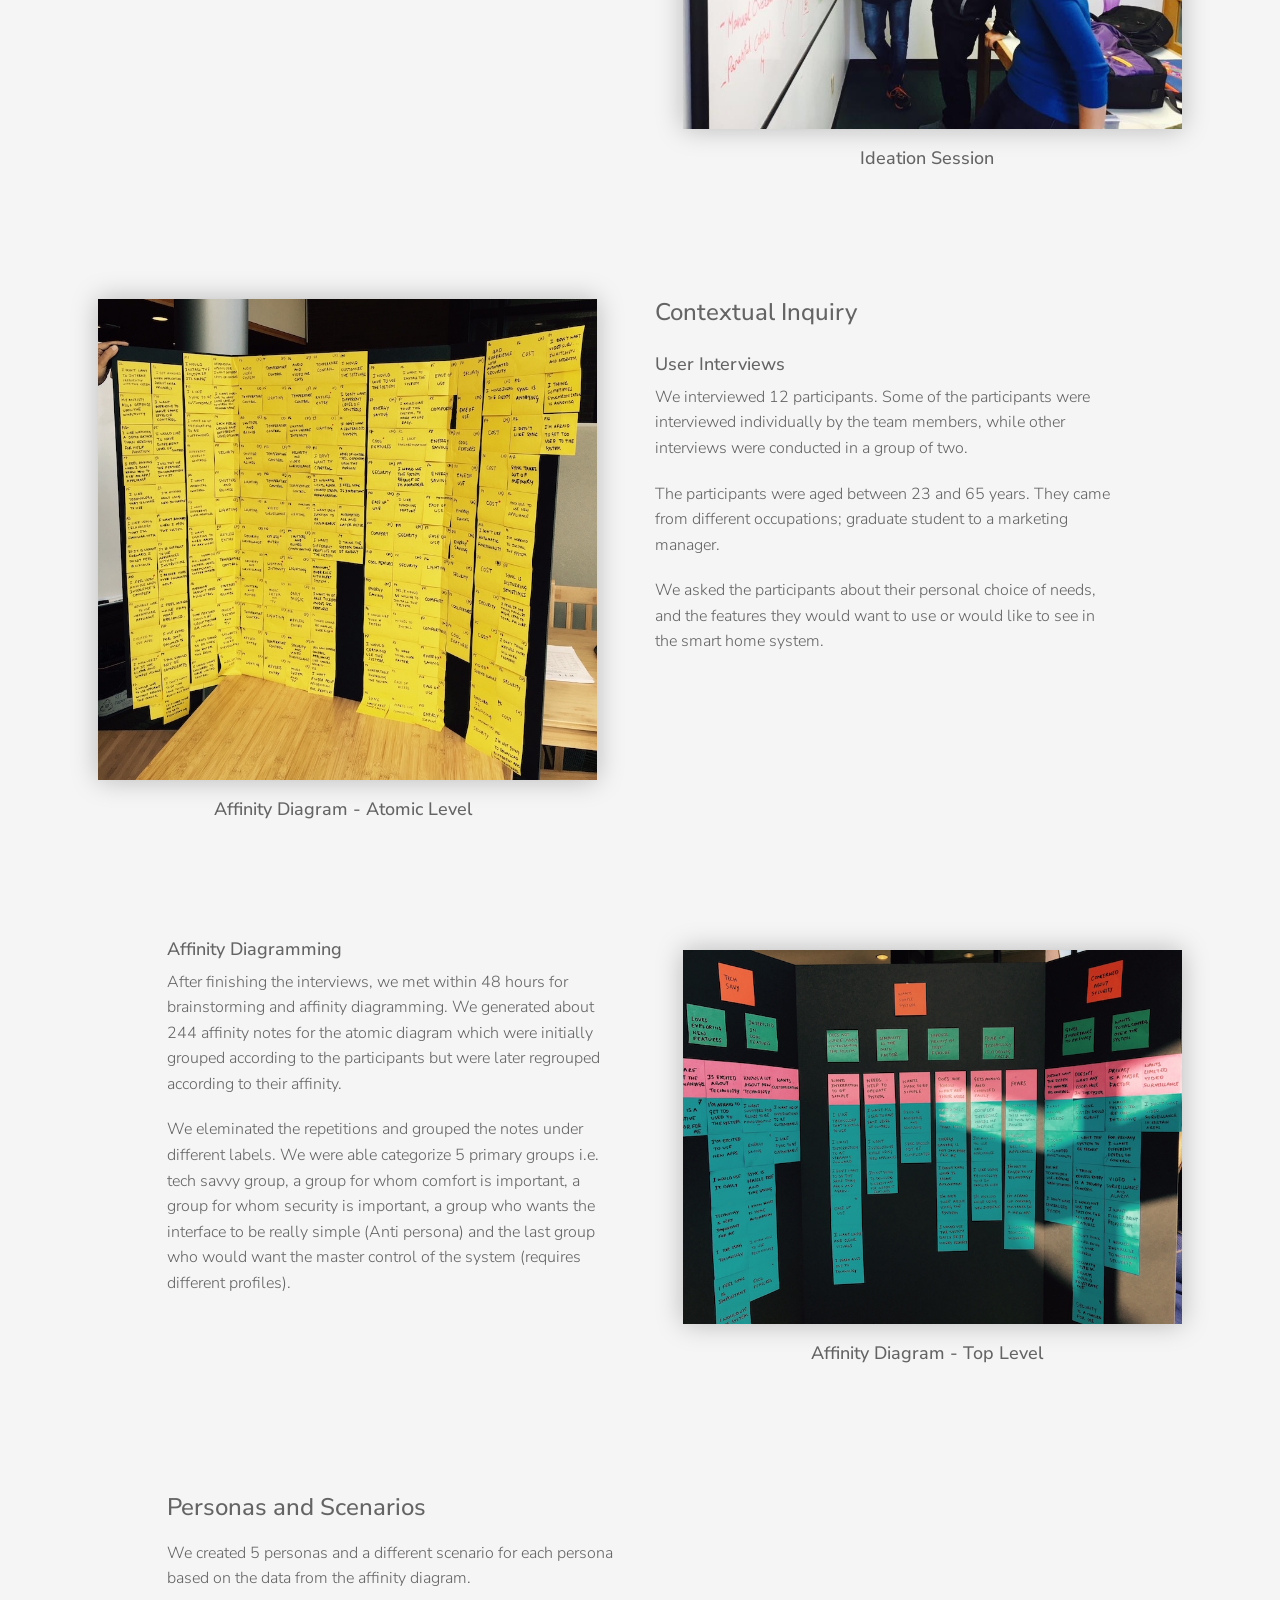
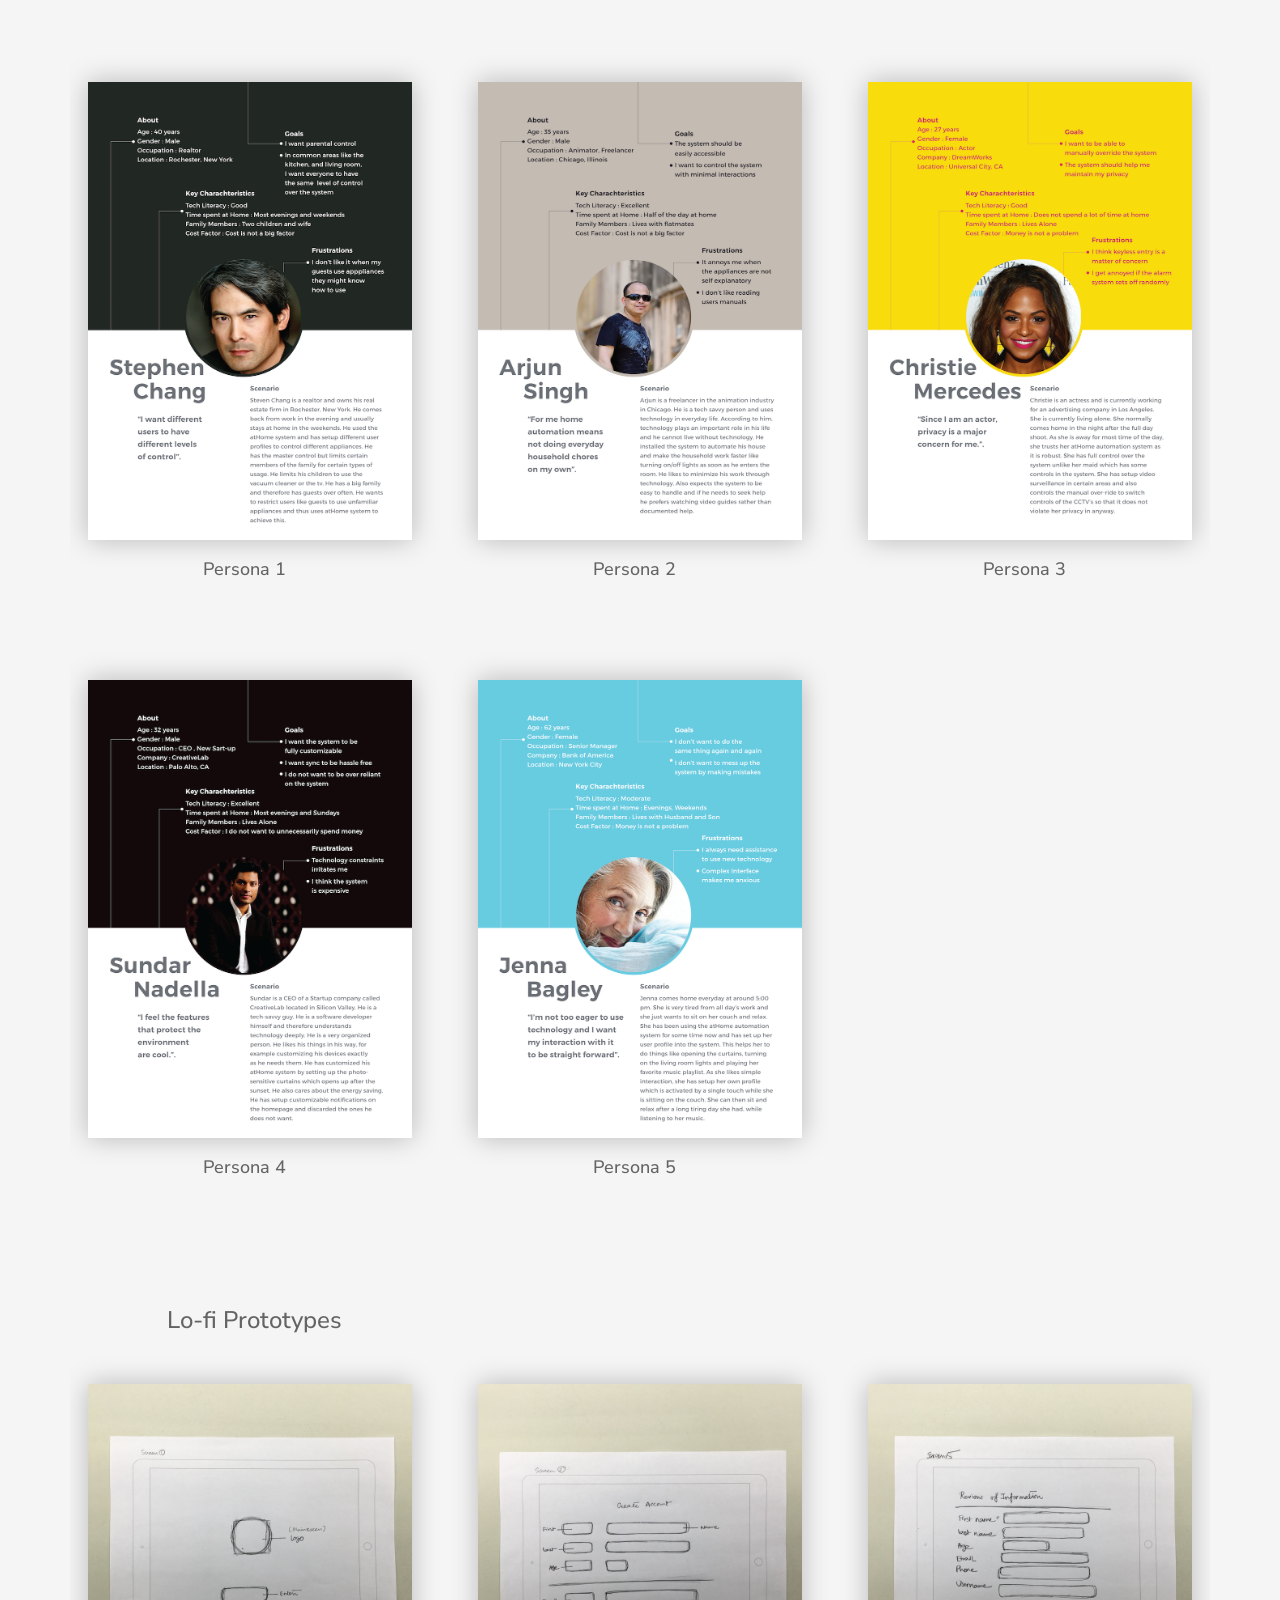
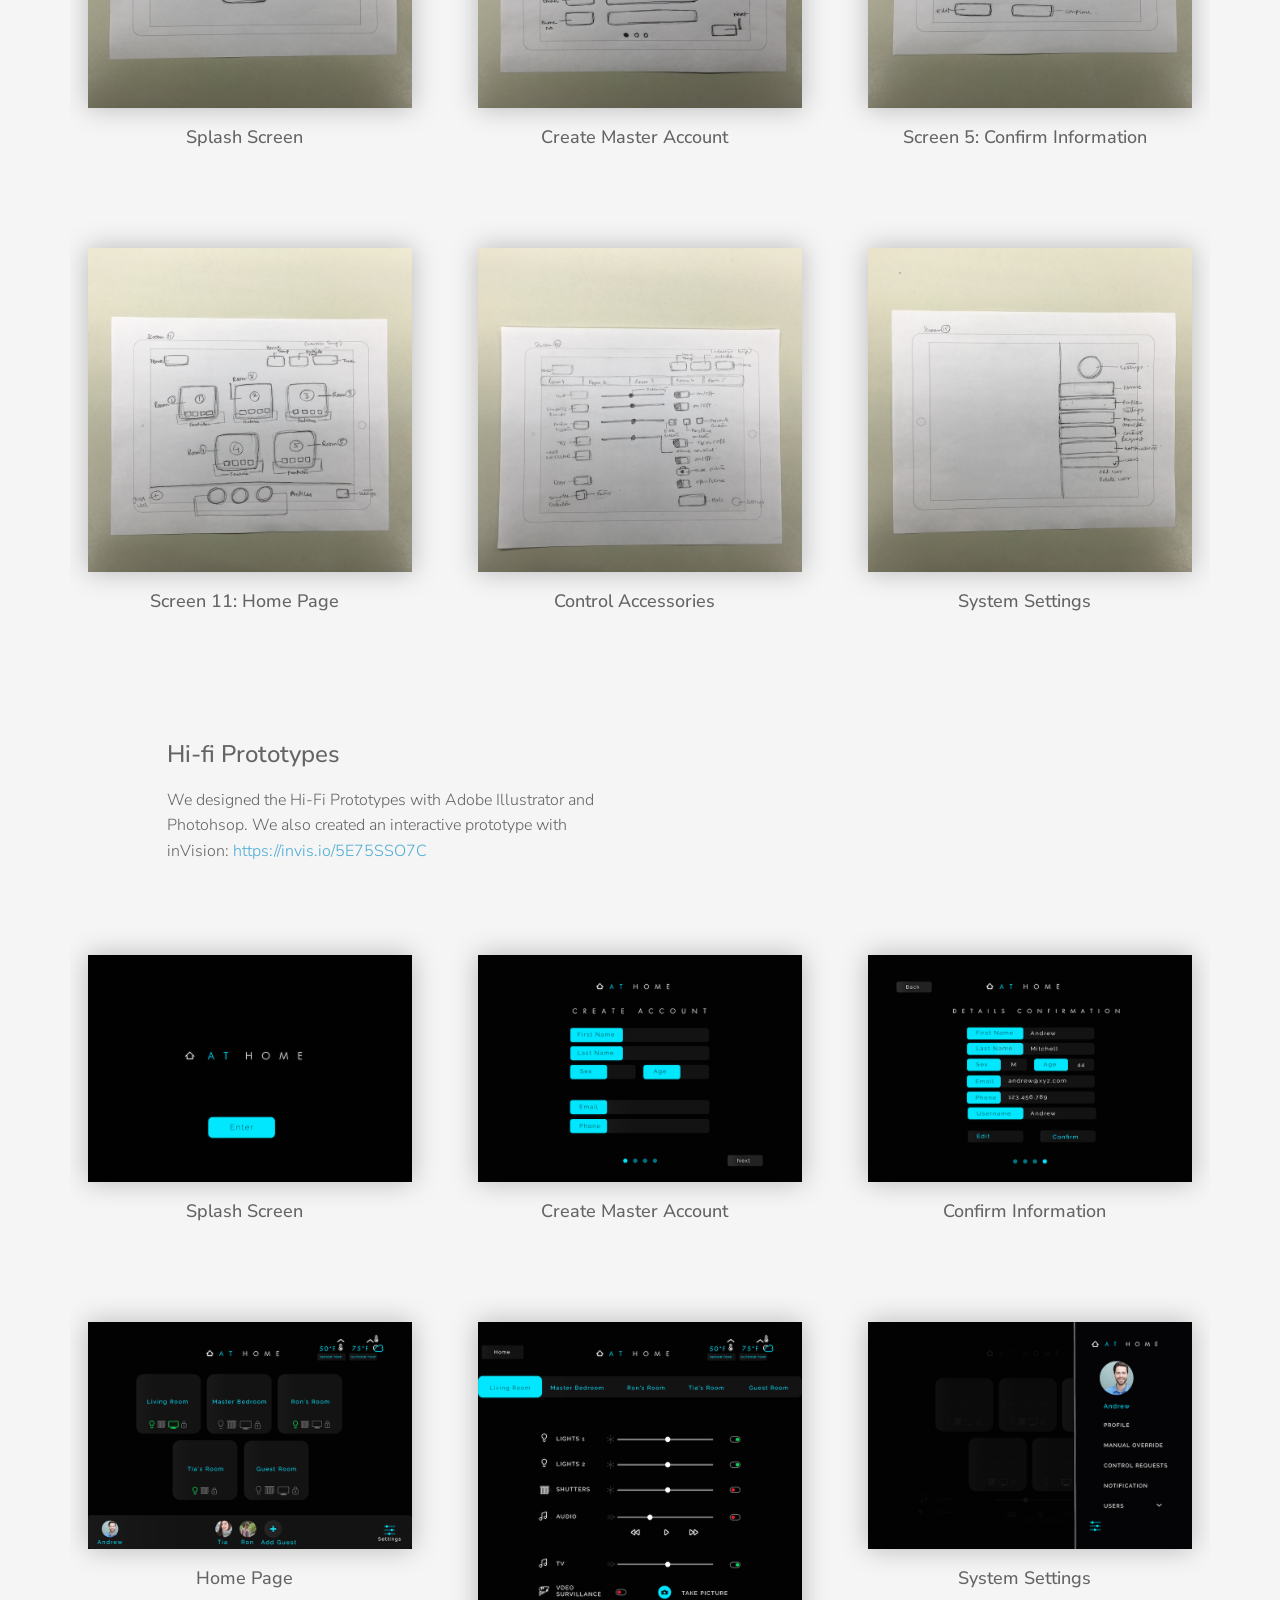
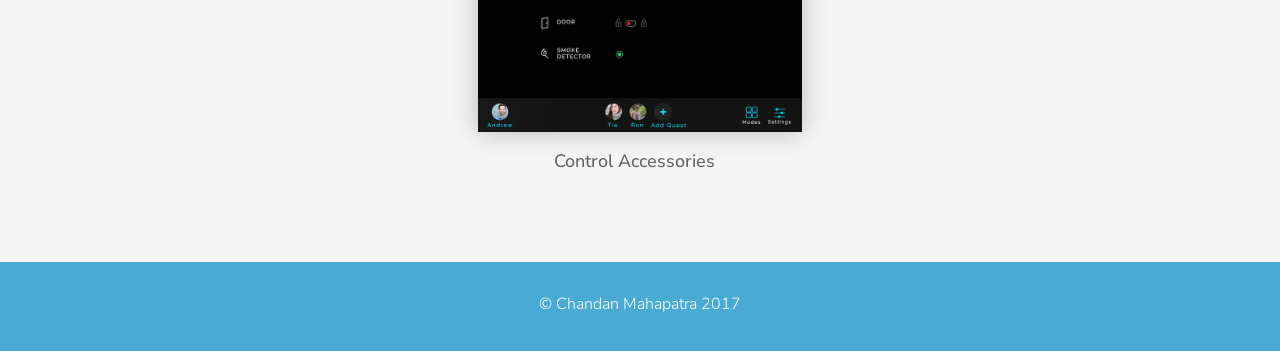
==== commit 6f6a5959: "Responsive Changes" ====
--- a/athome.html
+++ b/athome.html
@@ -86,7 +86,7 @@
 					</p>
 				</div>
 			</div>
-			<div class="col-md-6 col-sm-6">
+			<div class="col-md-6 col-sm-6 text-center">
 					<img class="img-1 to-animate" src="images/athome/athomemain.png" alt="athome">
 			</div>
             </div>
--- a/css/style.css
+++ b/css/style.css
@@ -259,7 +259,7 @@
     width: 320px;
     height: 240px;
     margin: auto;
-    margin-top: 100px;
+    margin-top: 20px;
 }
 
 #portfolio-home .text-inner h1 {
@@ -267,7 +267,7 @@
  font-weight: 600;
   color: #49AAD4;
   -top: 40px;
-    padding-top: 50px;
+    padding-top: 40px;
 }
 #portfolio-home .text-inner h2 {
   font-size: 20px;
@@ -828,6 +828,49 @@
     margin-top: 10em;
     max-width: 100%;
 }
+@media only screen and (min-width: 0px) and (max-width: 480px) {
+.img-1 {
+    margin-top: 1em;
+    max-width: 80%;
+}
+}
+@media only screen and (min-width: 481px) and (max-width: 768px) {
+.img-1 {
+    margin-top: 2em;
+    max-width:50%;
+}
+}
+@media only screen and (min-width: 769px) and (max-width: 992px) {
+.img-1 {
+    margin-top: 15em;
+    max-width: 100%;
+}
+}
+
+.img-3 {
+    margin-top: 10em;
+    max-width: 50%;
+}
+@media only screen and (min-width: 0px) and (max-width: 520px) {
+.img-3 {
+    margin-top: 1em;
+    max-width: 35%;
+}
+}
+@media only screen and (min-width: 520px) and (max-width: 768px) {
+.img-3 {
+    margin-top: 2em;
+    max-width: 25%;
+}
+}
+@media only screen and (min-width: 769px) and (max-width: 992px) {
+.img-3 {
+    margin-top: 15em;
+    max-width: 50%
+}
+}
+
+
 
 .img-project {
     margin-top: 12em;
@@ -861,10 +904,10 @@
   padding-top: 30px;
     color: #646464;
 }
-@media screen and (max-width: 992px) {
-  .portfolio-overview {
-    height: inherit !important;
-  }
+@media only screen and (min-width: 769px) and (max-width: 1200px) {
+.portfolio-overview  {
+  margin-top: -5em;
+}
 }
 
 
@@ -886,8 +929,7 @@
 
 .portfolio-feature {
   overflow: hidden;
-  margin-bottom: 30px;
-  padding-bottom: 10px;    
+  margin-bottom: 20px;   
   padding-top: 10px;
 }
 .portfolio-feature.last-feature {
@@ -905,7 +947,7 @@
 }
 
 .portfolio-feature li{
-    padding: 5px;
+    padding: 2px;
 }
 
 .other {
@@ -960,6 +1002,7 @@
 .portfolio-img {
   text-align: center;
   margin-bottom: 70px ;
+    margin-top: 30px;
 }
 
 .portfolio-img img{
@@ -985,11 +1028,11 @@
 .portfolio-img-np {
     text-align: center;
   margin-bottom: 30px ;
-    margin-top: 20px;
+    margin-top: 30px;
 }
 
 .portfolio-img-np img {
-      max-width: 70%; 
+      max-width: 75%; 
   -webkit-box-shadow: 0px 0px 25px 0px rgba(0, 0, 0, 0.25);
   -moz-box-shadow: 0px 0px 25px 0px rgba(0, 0, 0, 0.25);
   box-shadow: 0px 0px 25px 0px rgba(0, 0, 0, 0.25);
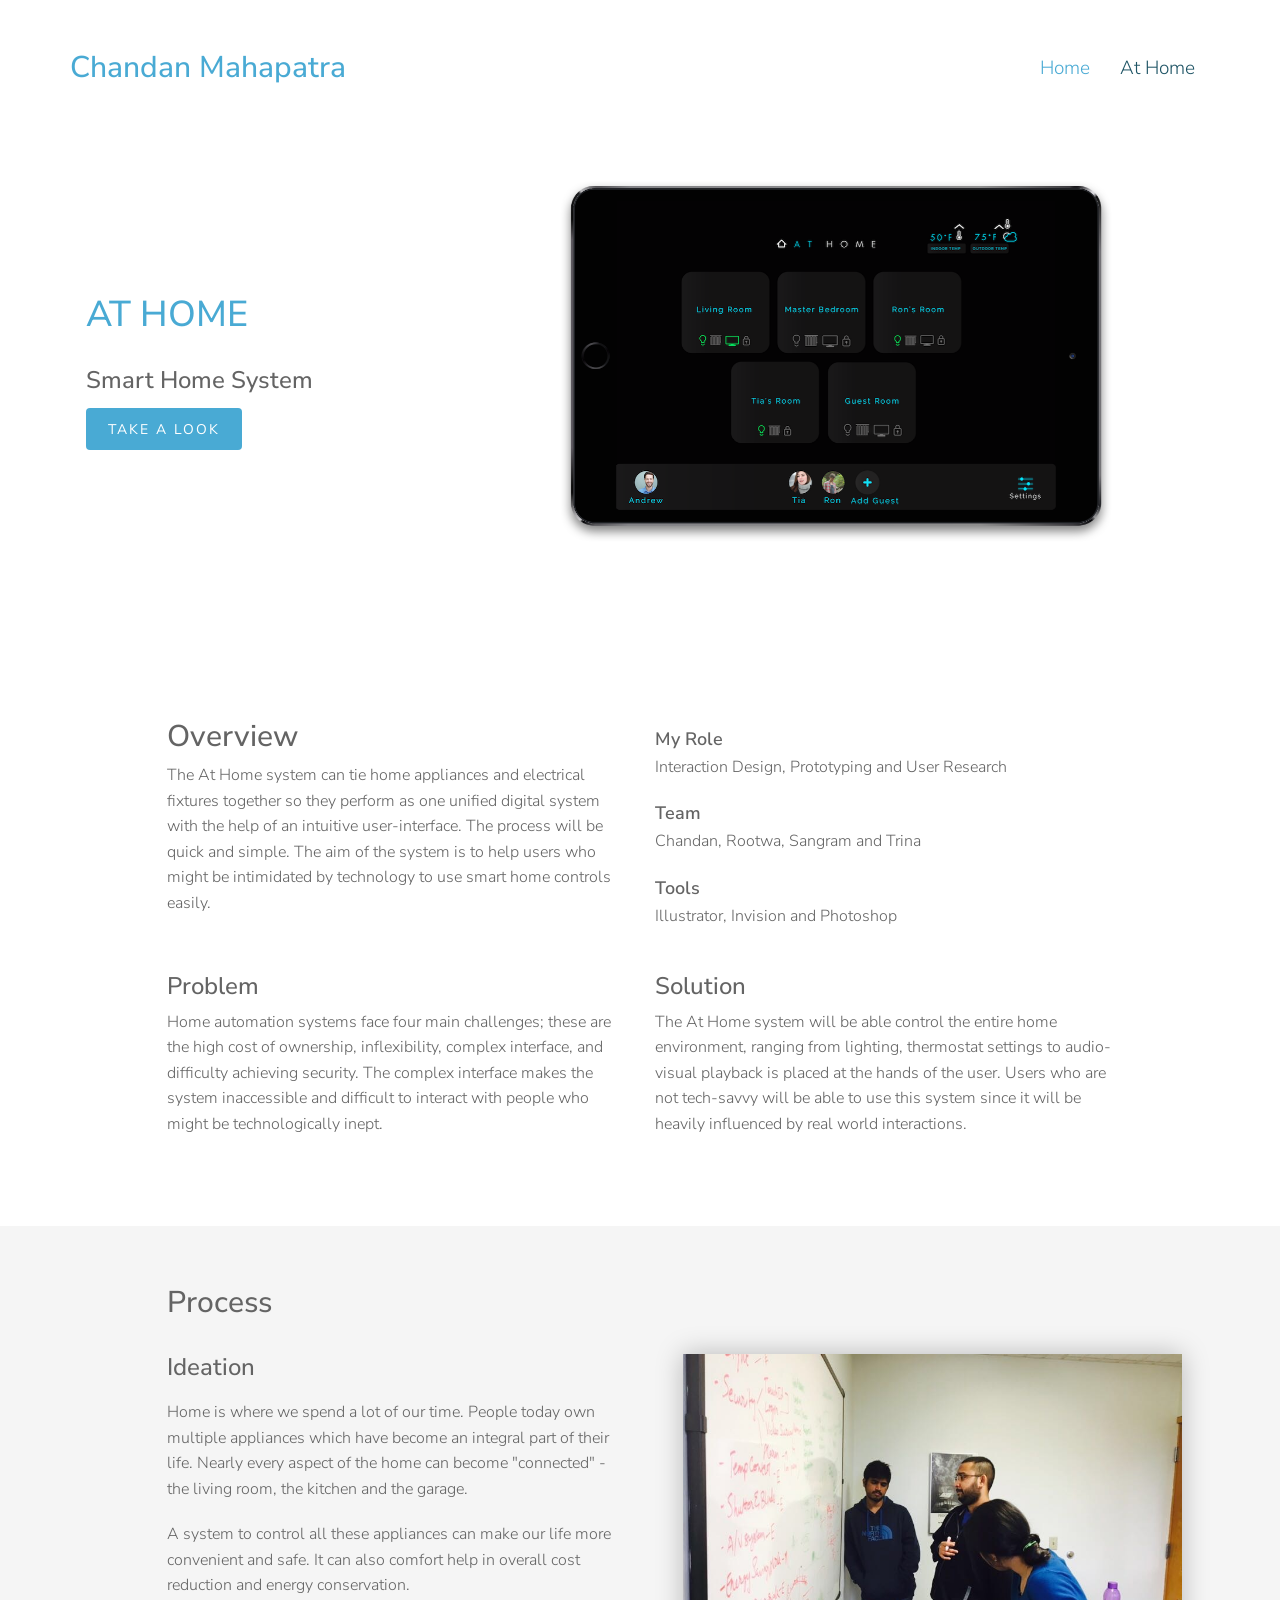
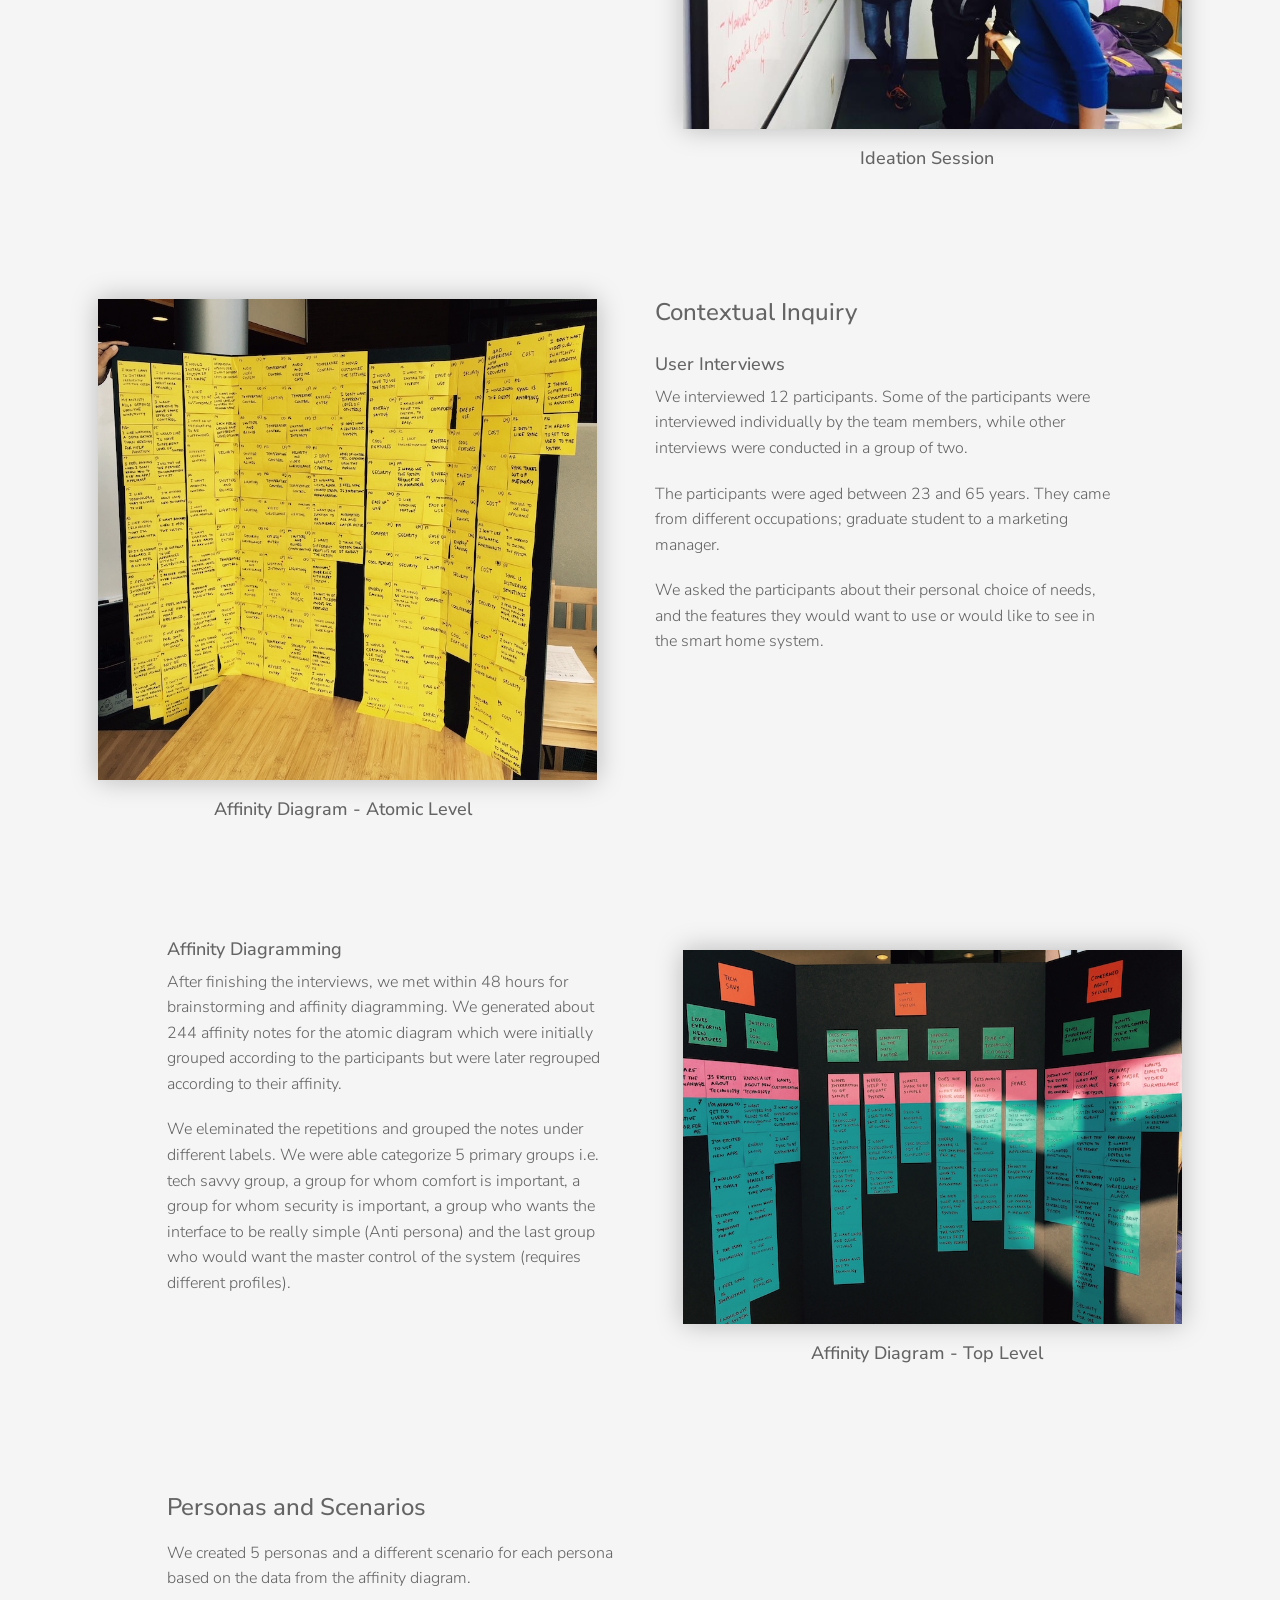
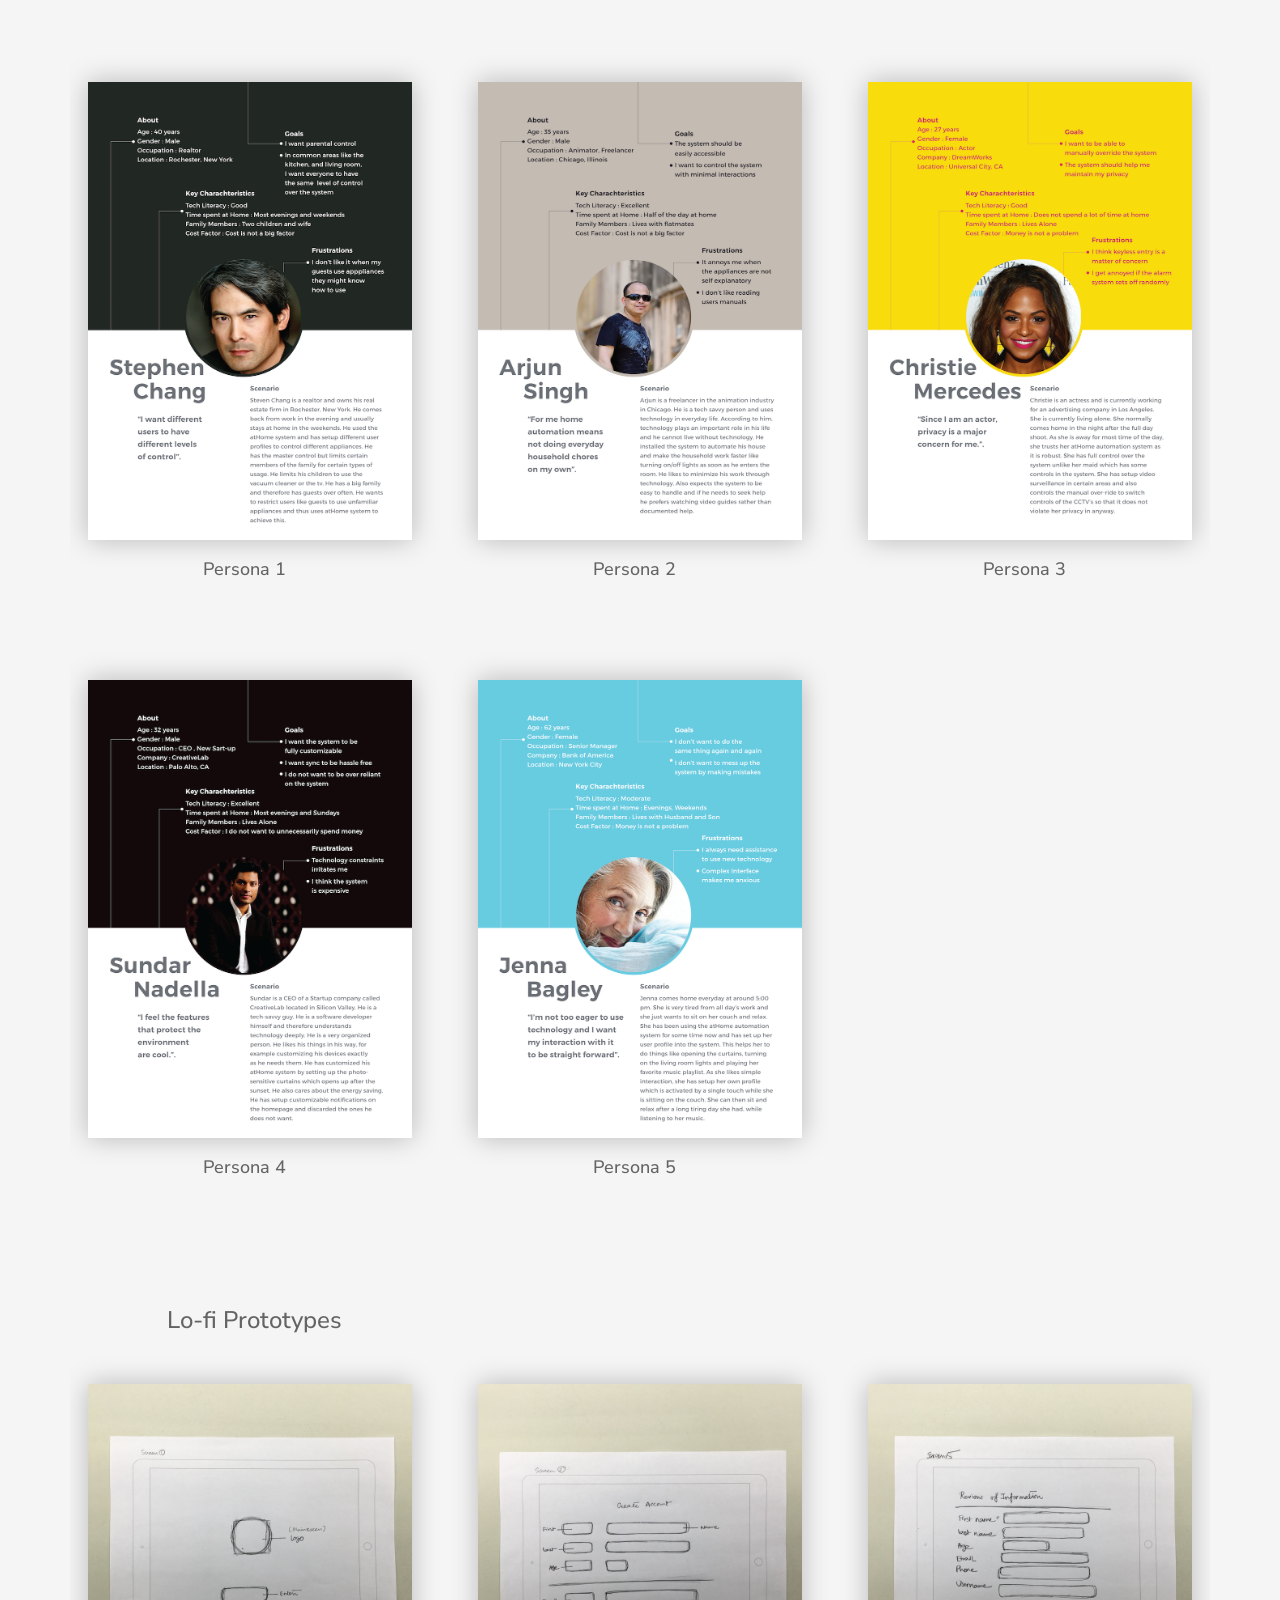
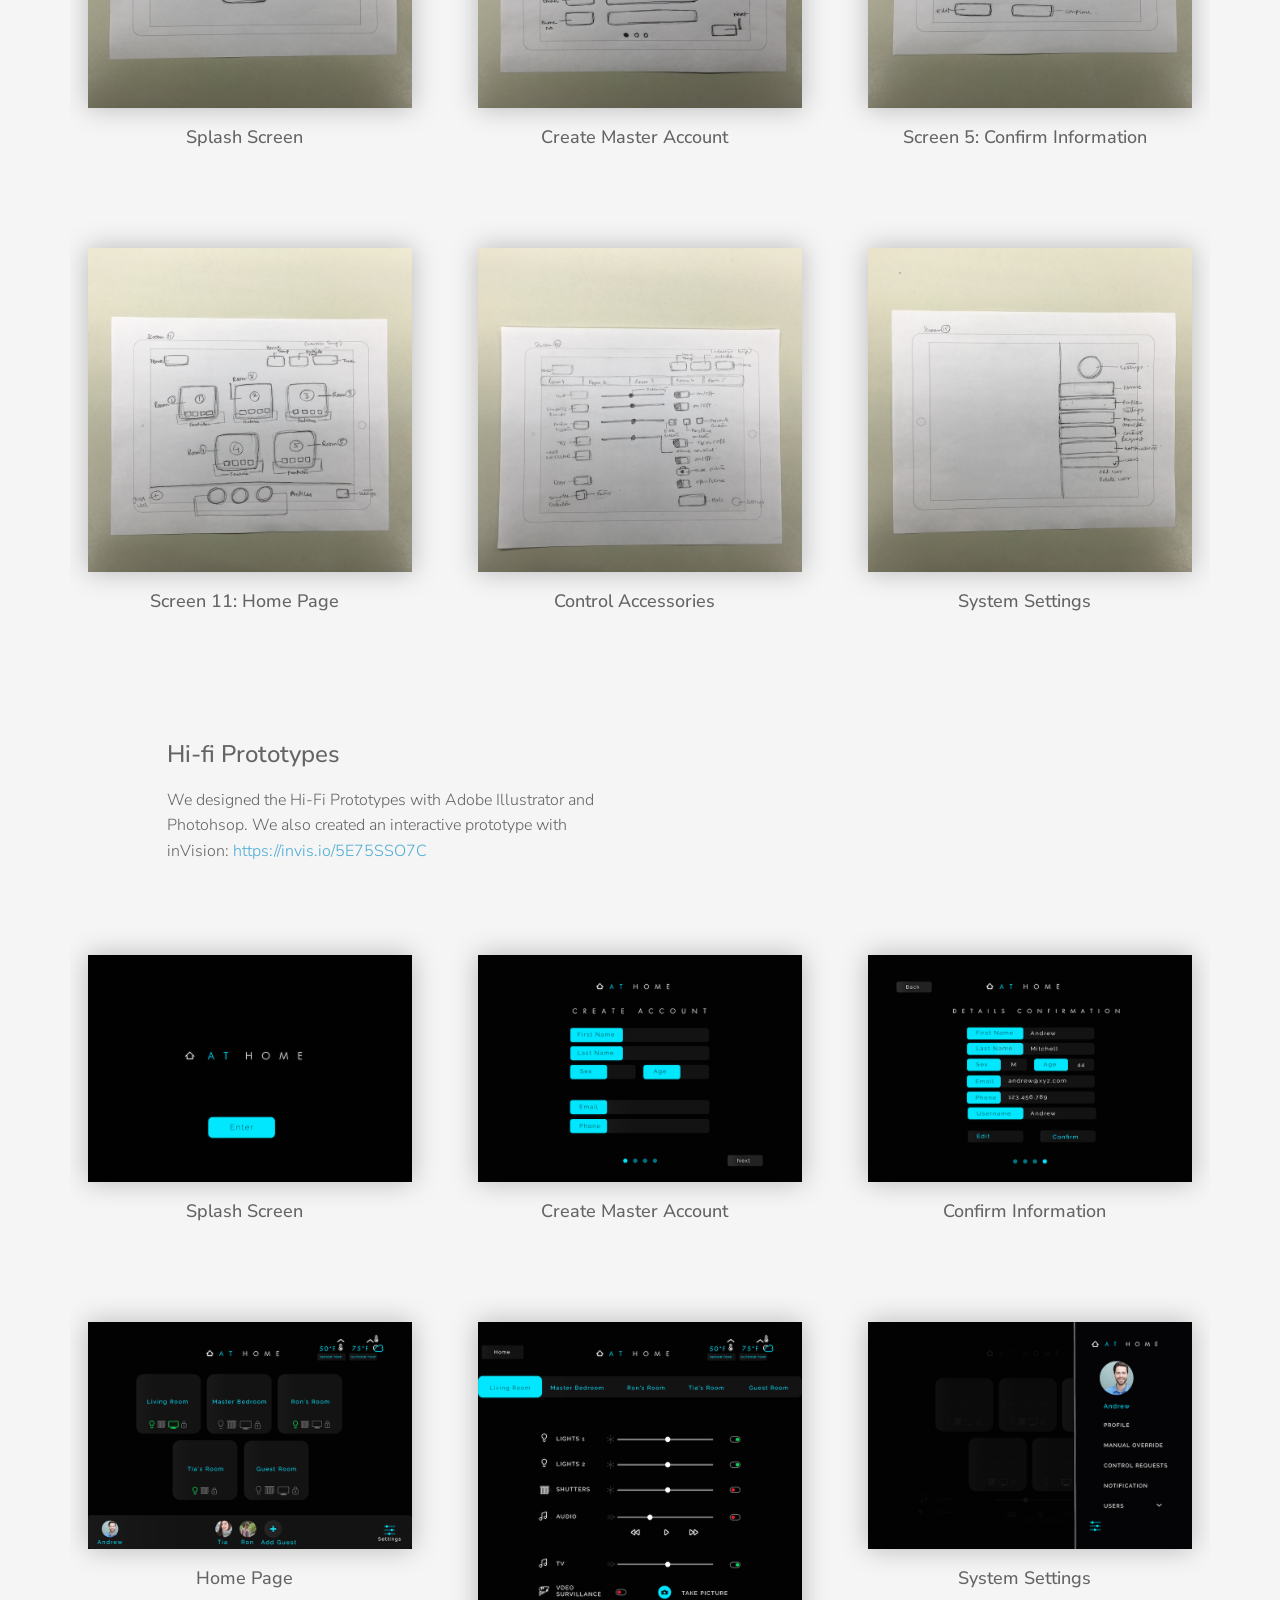
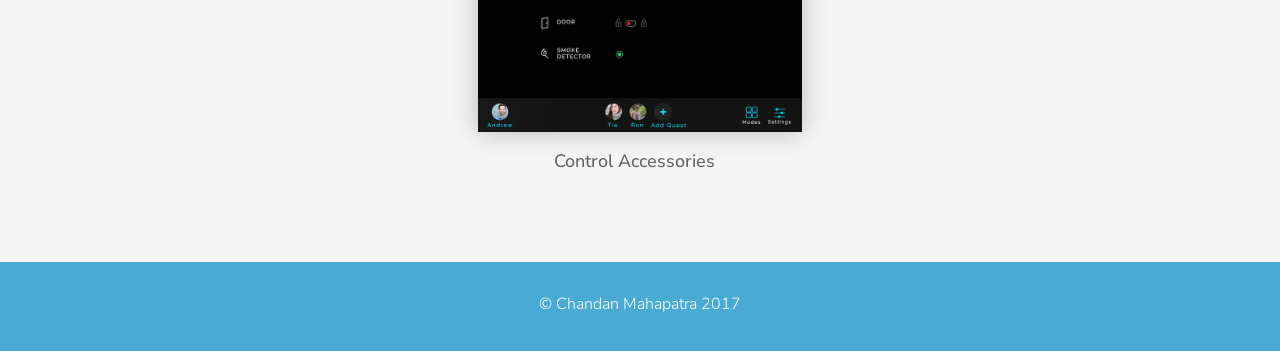
==== commit d3fae5a1: "Minor Updates" ====
--- a/athome.html
+++ b/athome.html
@@ -25,6 +25,33 @@
 
 	<!-- Place favicon.ico and apple-touch-icon.png in the root directory -->
     <link rel="icon" type="image/png" href="favicon.png"> 
+        
+        
+<script>
+  (function(i,s,o,g,r,a,m){i['GoogleAnalyticsObject']=r;i[r]=i[r]||function(){
+  (i[r].q=i[r].q||[]).push(arguments)},i[r].l=1*new Date();a=s.createElement(o),
+  m=s.getElementsByTagName(o)[0];a.async=1;a.src=g;m.parentNode.insertBefore(a,m)
+  })(window,document,'script','https://www.google-analytics.com/analytics.js','ga');
+
+  ga('create', 'UA-74048979-2', 'auto');
+  ga('send', 'pageview');
+
+</script>
+
+<script>
+/**
+* Function that tracks a click on an outbound link in Analytics.
+* This function takes a valid URL string as an argument, and uses that URL string
+* as the event label. Setting the transport method to 'beacon' lets the hit be sent
+* using 'navigator.sendBeacon' in browser that support it.
+*/
+var trackOutboundLink = function(url) {
+   ga('send', 'event', 'outbound', 'click', url, {
+     'transport': 'beacon',
+     'hitCallback': function(){document.location = url;}
+   });
+}
+</script>    
         
 <link href="https://fonts.googleapis.com/css?family=Nunito+Sans" rel="stylesheet">
  
@@ -127,7 +154,7 @@
 					<div class="portfolio-copy">
 						<div class="portfolio-copy-inner">
                               <h3>Solution</h3>
-                            <p>The athome system will be able control the entire home environment, ranging from lighting, thermostat settings to audio-visual playback is placed at the hands of the user. Users who are not tech-savvy will be able to use this system since it will be heavily influenced by real world interactions.</p>
+                            <p>The At Home system will be able control the entire home environment, ranging from lighting, thermostat settings to audio-visual playback is placed at the hands of the user. Users who are not tech-savvy will be able to use this system since it will be heavily influenced by real world interactions.</p>
                 </div>
 					</div>
 				</div> 
@@ -408,7 +435,7 @@
                         <div class="portfolio-copy">
 						<div class="portfolio-copy-inner wireframes">
                             <h3>Hi-fi Prototypes</h3>
-                            <p>We designed the Hi-Fi Prototypes with Adobe Illustrator and Photohsop. We also created an interactive prototype with inVision: <a href="https://invis.io/5E75SSO7C">https://invis.io/5E75SSO7C</a></p>
+                            <p>We designed the Hi-Fi Prototypes with Adobe Illustrator and Photohsop. We also created an interactive prototype with inVision: <a href="https://invis.io/5E75SSO7C" onclick="trackOutboundLink('https://invis.io/5E75SSO7C'); return false;">https://invis.io/5E75SSO7C</a></p>
                         </div>
                     </div>    
                     </div> 
--- a/css/style.css
+++ b/css/style.css
@@ -299,8 +299,8 @@
 
 
 .img-size{
-    width: 148px;
-    height: 148px;
+    width: 200px;
+    height: 200px;
     margin: auto;
     margin-bottom: 20px;
 }
@@ -533,6 +533,32 @@
     background-color: #0077B5;
 }
 
+.btn-default4 {
+    border: 1px solid #ea4c89;
+    color: #ea4c89;
+    background-color: transparent;
+}
+
+.btn-default4:hover,
+.btn-default4:focus {
+    border: 1px solid #EEFFFF;
+    color: #EEFFFF;
+    background-color: #ea4c89;
+}
+
+.btn-default5 {
+    border: 1px solid #333;
+    color: #333;
+    background-color: transparent;
+}
+
+.btn-default5:hover,
+.btn-default5:focus {
+    border: 1px solid #EEFFFF;
+    color: #EEFFFF;
+    background-color: #333;
+}
+
 ul.banner-social-buttons {
     margin-top: 20px;
 }
@@ -948,6 +974,7 @@
 
 .portfolio-feature li{
     padding: 2px;
+    color: #646464;
 }
 
 .other {
